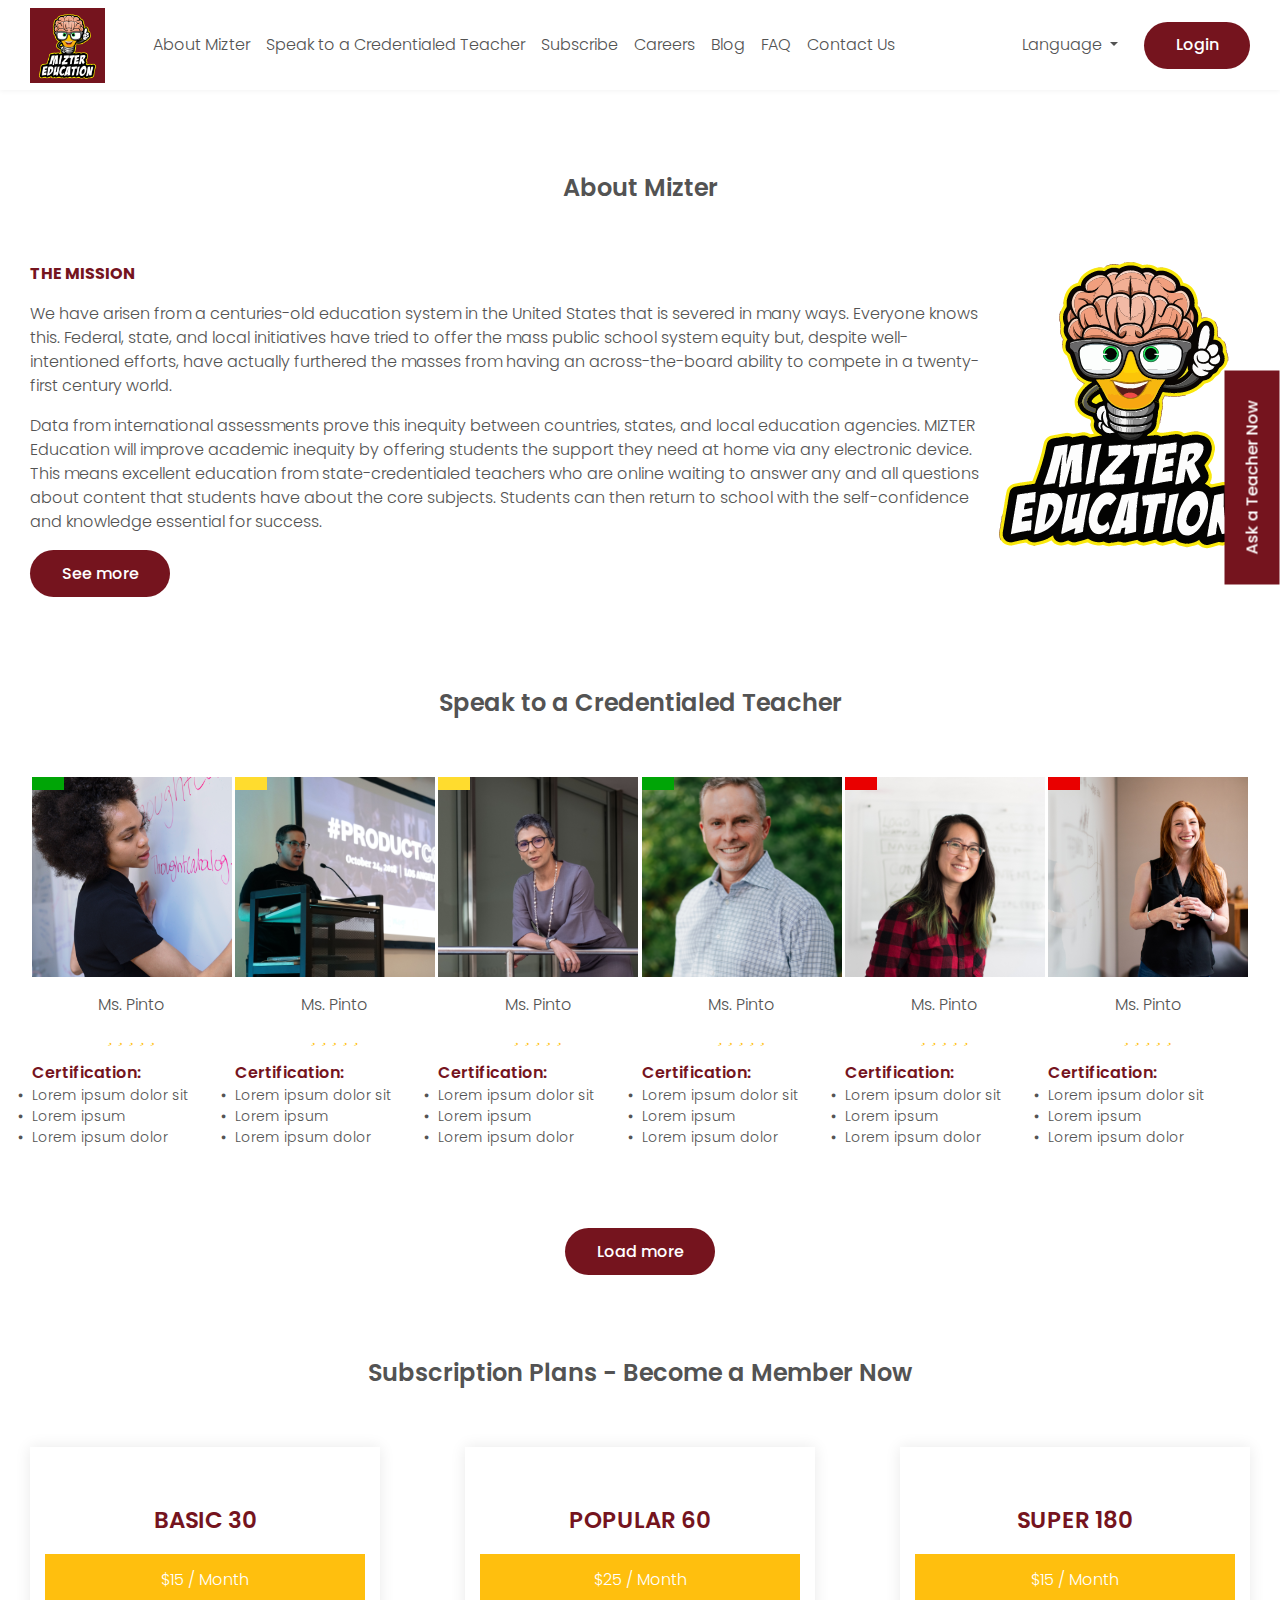
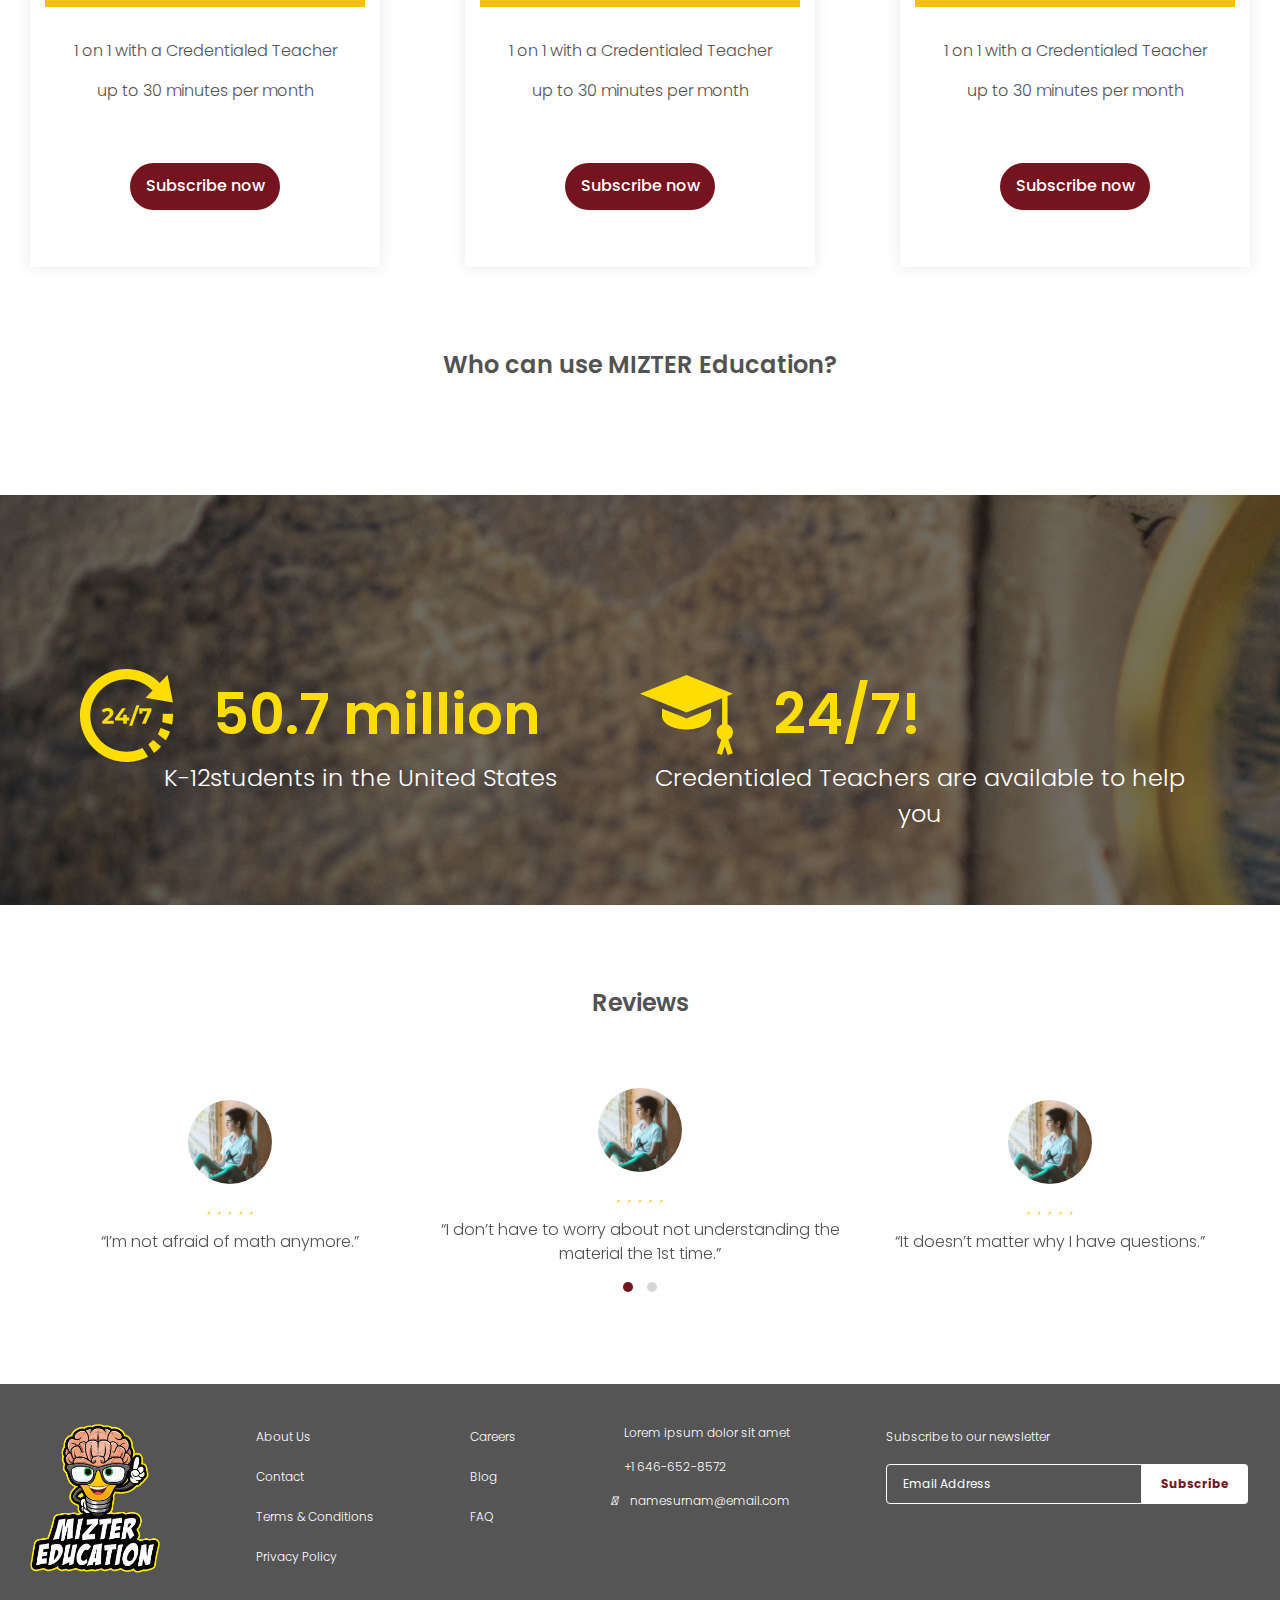
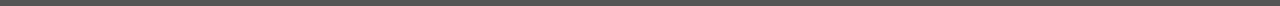
==== home.html @ 2c948850 "........" ====
<!DOCTYPE html>
<html lang="en">
<head>
    <meta charset="utf-8">
    <meta name="viewport" content="width=device-width, initial-scale=1, shrink-to-fit=no">
    <meta http-equiv="X-UA-Compatible" content="IE=edge">
    <meta name="description" content="">
    <meta name="author" content="">
    <title></title>
    <link rel="icon" href=""/>
    <link rel="stylesheet" href="libs/css/bootstrap.min.css">
    <link rel="stylesheet" href="libs/css/font-awesome.css">
    <link rel="stylesheet" href="https://pro.fontawesome.com/releases/v5.10.0/css/all.css" integrity="sha384-AYmEC3Yw5cVb3ZcuHtOA93w35dYTsvhLPVnYs9eStHfGJvOvKxVfELGroGkvsg+p" crossorigin="anonymous"/>
    <link rel="stylesheet" href="libs/css/owl.theme.default.min.css">
    <link rel="stylesheet" href="libs/css/owl.carousel.min.css">
    <link rel="stylesheet" href="css/font.css">
    <link rel="stylesheet" href="css/main.css">
</head>
<body>
    <nav class="navbar navbar-expand-lg navbar-light">
        <a class="navbar-brand" href="#">
            <img src="img/logo.png">
        </a>
        <button class="navbar-toggler" type="button" data-toggle="collapse" data-target="#navbarNav" aria-controls="navbarNav" aria-expanded="false" aria-label="Toggle navigation">
            <span class="navbar-toggler-icon"></span>
        </button>
        <div class="collapse navbar-collapse" id="navbarNav">
            <ul class="navbar-nav">
                <li class="nav-item active">
                    <a class="nav-link" href="#">About Mizter <span class="sr-only">(current)</span></a>
                </li>
                <li class="nav-item">
                    <a class="nav-link" href="#">Speak to a Credentialed Teacher</a>
                </li>
                <li class="nav-item">
                    <a class="nav-link" href="#">Subscribe</a>
                </li>
                <li class="nav-item">
                    <a class="nav-link" href="#">Careers</a>
                </li>
                <li class="nav-item">
                    <a class="nav-link" href="#">Blog</a>
                </li>
                <li class="nav-item">
                    <a class="nav-link" href="#">FAQ</a>
                </li>
                <li class="nav-item">
                    <a class="nav-link" href="#">Contact Us</a>
                </li>
            </ul>
            <div class="header-right">
                <div class="dropdown">
                    <p class="dropdown-toggle" type="button" id="dropdownMenuButton" data-toggle="dropdown" aria-haspopup="true" aria-expanded="false">
                        Language
                    </p>
                    <div class="dropdown-menu" aria-labelledby="dropdownMenuButton">
                        <a class="dropdown-item" href="#">France</a>
                        <a class="dropdown-item" href="#">Korea</a>
                        <a class="dropdown-item" href="#">China</a>
                    </div>
                </div>
                <a class="nav-login">Login</a>
            </div>
        </div>
    </nav>
    <section class="about-mister">
        <p class="about-mister-title">About Mizter</p>
        <div class="first-block">
            <div class="first-block-left">
                <p class="mission-title">THE MISSION</p>
                <p class="mission-text">
                    We have arisen from a centuries-old education system in the United States that is severed in many ways.
                    Everyone knows this. Federal, state, and local initiatives have tried to offer the mass public school system equity but,
                    despite well-intentioned efforts, have actually furthered the masses from having an across-the-board ability to compete in a twenty-first century world.
                </p>
                <p class="mission-text">
                    Data from international assessments prove this inequity between countries, states, and local education agencies.
                    MIZTER Education will improve academic inequity by offering students the support they need at home via any electronic device.
                    This means excellent education from state-credentialed teachers who are online waiting to answer any and all questions about content that students have about the core subjects.
                    Students can then return to school with the self-confidence and knowledge essential for success.
                </p>
                <a class="see-more-btn">See more</a>
            </div>
            <div class="first-block-right">
                <img src="img/item-1.png">
            </div>
        </div>
        <p class="about-mister-title">Speak to a Credentialed Teacher</p>
        <div class="second-block">
            <div class="second-item">
                <img class="second-item-img" src="img/item-2.png">
                <p class="name-title">Ms. Pinto</p>
                <div class="reviews">
                    <div class="stars st_5">
                        <i class="fas fa-star"></i>
                        <i class="fas fa-star"></i>
                        <i class="fas fa-star"></i>
                        <i class="fas fa-star"></i>
                        <i class="fas fa-star"></i>
                    </div>
                </div>
                <div class="second-text">
                    <p class="certification">Certification:</p>
                    <ul class="certification-list">
                        <li>Lorem ipsum dolor sit</li>
                        <li>Lorem ipsum</li>
                        <li>Lorem ipsum dolor</li>
                    </ul>
                </div>
                <div class="second-green"></div>
            </div>
            <div class="second-item">
                <img class="second-item-img" src="img/item-3.png">
                <p class="name-title">Ms. Pinto</p>
                <div class="reviews">
                    <div class="stars st_5">
                        <i class="fas fa-star"></i>
                        <i class="fas fa-star"></i>
                        <i class="fas fa-star"></i>
                        <i class="fas fa-star"></i>
                        <i class="fas fa-star"></i>
                    </div>
                </div>
                <div class="second-text">
                    <p class="certification">Certification:</p>
                    <ul class="certification-list">
                        <li>Lorem ipsum dolor sit</li>
                        <li>Lorem ipsum</li>
                        <li>Lorem ipsum dolor</li>
                    </ul>
                </div>
                <div class="second-yellow"></div>
            </div>
            <div class="second-item">
                <img class="second-item-img" src="img/item-4.png">
                <p class="name-title">Ms. Pinto</p>
                <div class="reviews">
                    <div class="stars st_5">
                        <i class="fas fa-star"></i>
                        <i class="fas fa-star"></i>
                        <i class="fas fa-star"></i>
                        <i class="fas fa-star"></i>
                        <i class="fas fa-star"></i>
                    </div>
                </div>
                <div class="second-text">
                    <p class="certification">Certification:</p>
                    <ul class="certification-list">
                        <li>Lorem ipsum dolor sit</li>
                        <li>Lorem ipsum</li>
                        <li>Lorem ipsum dolor</li>
                    </ul>
                </div>
                <div class="second-yellow"></div>
            </div>
            <div class="second-item">
                <img class="second-item-img" src="img/item-5.png">
                <p class="name-title">Ms. Pinto</p>
                <div class="reviews">
                    <div class="stars st_5">
                        <i class="fas fa-star"></i>
                        <i class="fas fa-star"></i>
                        <i class="fas fa-star"></i>
                        <i class="fas fa-star"></i>
                        <i class="fas fa-star"></i>
                    </div>
                </div>
                <div class="second-text">
                    <p class="certification">Certification:</p>
                    <ul class="certification-list">
                        <li>Lorem ipsum dolor sit</li>
                        <li>Lorem ipsum</li>
                        <li>Lorem ipsum dolor</li>
                    </ul>
                </div>
                <div class="second-green"></div>
            </div>
            <div class="second-item">
                <img class="second-item-img" src="img/item-6.png">
                <p class="name-title">Ms. Pinto</p>
                <div class="reviews">
                    <div class="stars st_5">
                        <i class="fas fa-star"></i>
                        <i class="fas fa-star"></i>
                        <i class="fas fa-star"></i>
                        <i class="fas fa-star"></i>
                        <i class="fas fa-star"></i>
                    </div>
                </div>
                <div class="second-text">
                    <p class="certification">Certification:</p>
                    <ul class="certification-list">
                        <li>Lorem ipsum dolor sit</li>
                        <li>Lorem ipsum</li>
                        <li>Lorem ipsum dolor</li>
                    </ul>
                </div>
                <div class="second-red"></div>
            </div>
            <div class="second-item">
                <img class="second-item-img" src="img/item-7.png">
                <p class="name-title">Ms. Pinto</p>
                <div class="reviews">
                    <div class="stars st_5">
                        <i class="fas fa-star"></i>
                        <i class="fas fa-star"></i>
                        <i class="fas fa-star"></i>
                        <i class="fas fa-star"></i>
                        <i class="fas fa-star"></i>
                    </div>
                </div>
                <div class="second-text">
                    <p class="certification">Certification:</p>
                    <ul class="certification-list">
                        <li>Lorem ipsum dolor sit</li>
                        <li>Lorem ipsum</li>
                        <li>Lorem ipsum dolor</li>
                    </ul>
                </div>
                <div class="second-red"></div>
            </div>
        </div>
        <a class="lead-more-btn">Load more</a>
        <p class="about-mister-title">Subscription Plans - Become a Member Now</p>
        <div class="third-block">
            <div class="third-block-item">
                <p class="third-text-1">BASIC 30</p>
                <a class="third-text-2">$15 / Month</a>
                <p class="third-text-3">1 on 1 with a Credentialed Teacher</p>
                <p class="third-text-3">up to 30 minutes per month</p>
                <a class="subscribe-btn">Subscribe now</a>
            </div>
            <div class="third-block-item">
                <p class="third-text-1">POPULAR 60</p>
                <a class="third-text-2">$25 / Month</a>
                <p class="third-text-3">1 on 1 with a Credentialed Teacher</p>
                <p class="third-text-3">up to 30 minutes per month</p>
                <a class="subscribe-btn">Subscribe now</a>
            </div>
            <div class="third-block-item">
                <p class="third-text-1">SUPER 180</p>
                <a class="third-text-2">$15 / Month</a>
                <p class="third-text-3">1 on 1 with a Credentialed Teacher</p>
                <p class="third-text-3">up to 30 minutes per month</p>
                <a class="subscribe-btn">Subscribe now</a>
            </div>
        </div>
        <p class="about-mister-title">Who can use MIZTER Education?</p>
    </section>
    <div class="fourth-block">
        <div class="fourth-block-item">
            <div class="million-text-block">
                <img src="img/item-10.png">
                <p class="million-text">50.7 million</p>
            </div>
            <p class="million-text-2">K-12students in the United States</p>
        </div>
        <div class="fourth-block-item">
            <div class="million-text-block">
                <img src="img/item-11.png">
                <p class="million-text">24/7!</p>
            </div>
            <p class="million-text-2">Credentialed Teachers are available to help you</p>
        </div>
    </div>
    <p class="about-mister-title">Reviews</p>
    <a class="ask-teacher">Ask a Teacher Now</a>
    <div class="carousel-content">
        <div class="owl-carousel owl-theme">
            <div class="item">
                <div class="home-item-img">
                    <img src="img/item-9.png">
                    <div class="reviews">
                        <div class="stars st_5">
                            <i class="fas fa-star"></i>
                            <i class="fas fa-star"></i>
                            <i class="fas fa-star"></i>
                            <i class="fas fa-star"></i>
                            <i class="fas fa-star"></i>
                        </div>
                    </div>
                    <p class="teacher-title">“I’m not afraid of math anymore.”</p>
                </div>
             </div>
            <div class="item">
                <div class="home-item-img">
                    <img src="img/item-9.png">
                    <div class="reviews">
                        <div class="stars st_5">
                            <i class="fas fa-star"></i>
                            <i class="fas fa-star"></i>
                            <i class="fas fa-star"></i>
                            <i class="fas fa-star"></i>
                            <i class="fas fa-star"></i>
                        </div>
                    </div>
                    <p class="teacher-title">“I don’t have to worry about not understanding the material the 1st time.”</p>
                </div>
            </div>
            <div class="item">
                <div class="home-item-img">
                    <img src="img/item-9.png">
                    <div class="reviews">
                        <div class="stars st_5">
                            <i class="fas fa-star"></i>
                            <i class="fas fa-star"></i>
                            <i class="fas fa-star"></i>
                            <i class="fas fa-star"></i>
                            <i class="fas fa-star"></i>
                        </div>
                    </div>
                    <p class="teacher-title">“It doesn’t matter why I have questions.”</p>
                </div>
            </div>
            <div class="item">
                <div class="home-item-img">
                    <img src="img/item-9.png">
                    <div class="reviews">
                        <div class="stars st_5">
                            <i class="fas fa-star"></i>
                            <i class="fas fa-star"></i>
                            <i class="fas fa-star"></i>
                            <i class="fas fa-star"></i>
                            <i class="fas fa-star"></i>
                        </div>
                    </div>
                    <p class="teacher-title">“I don’t have to worry about not understanding the material the 1st time.”</p>
                </div>
            </div>
            <div class="item">
                <div class="home-item-img">
                    <img src="img/item-9.png">
                    <div class="reviews">
                        <div class="stars st_5">
                            <i class="fas fa-star"></i>
                            <i class="fas fa-star"></i>
                            <i class="fas fa-star"></i>
                            <i class="fas fa-star"></i>
                            <i class="fas fa-star"></i>
                        </div>
                    </div>
                    <p class="teacher-title">“It doesn’t matter why I have questions.”</p>
                </div>
            </div>
        </div>
    </div>
    <footer>
        <div>
            <img class="footer-logo" src="img/item-1.png">
        </div>
        <div>
            <ul>
                <li><a>About Us</a></li>
                <li><a>Contact</a></li>
                <li><a>Terms & Conditions</a></li>
                <li><a>Privacy Policy</a></li>
            </ul>
        </div>
        <div>
            <ul>
                <li><a>Careers</a></li>
                <li><a>Blog</a></li>
                <li><a>FAQ</a></li>
            </ul>
        </div>
        <div class="money-item">
            <p class="money-text"><i class="fas fa-map-marker-alt"></i>Lorem ipsum dolor sit amet</p>
            <p class="money-text"><i class="fas fa-phone-alt"></i>+1 646-652-8572</p>
            <p class="money-text"><i class="fas fa-envelope"></i>namesurnam@email.com</p>
        </div>
        <div>
            <ul>
                <li><a>Subscribe to our newsletter</a></li>
            </ul>
            <div class="footer-subscribe">
                <input placeholder="Email Address">
                <a>Subscribe</a>
            </div>
        </div>
    </footer>

    <script src="libs/js/jquery-3.3.1.min.js"></script>
    <script src="libs/js/bootstrap.min.js"></script>
    <script src="libs/js/owl.carousel.min.js"></script>
    <script>
        $('.owl-carousel').owlCarousel({
            loop:true,
            margin:10,
            nav:true,
            responsive:{
                0:{
                    items:1
                },
                767:{
                    items:2
                },
                1200:{
                    items:3
                }
            }
        })
    </script>
</body>
</html>
---- css/font.css ----
@font-face {
    src: url("../fonts/Poppins-Bold.ttf");
    font-family: "Poppins-Bold";
}
@font-face {
    src: url("../fonts/Poppins-Light.ttf");
    font-family: "Poppins-Light";
}
@font-face {
    src: url("../fonts/Poppins-SemiBold.ttf");
    font-family: "Poppins-SemiBold";
}
@font-face {
    src: url("../fonts/Poppins-Medium.ttf");
    font-family: "Poppins-Medium";
}
@font-face {
    src: url("../fonts/Poppins-Regular.ttf");
    font-family: "Poppins-Regular";
}
---- css/main.css ----
html, body, p, h1, h2, h3, h4, ul {
  margin: 0;
  padding: 0;
}
input, button {
  outline: none;
  border: none;
  margin: 0;
  padding: 0;
}
button:hover {
  outline: none;
  cursor: pointer;
}
a, a:hover {
  text-decoration: none;
}
button:active, button:focus {
  outline: none !important;
}
li {
  padding: 0;
  list-style-type: none;
}
.navbar {
  box-shadow: 0px 0px 6px #00000012;
  padding: 8px 200px;
  height: 90px;
}
.navbar-brand {
  margin-right: 40px;
}
.nav-link {
  color: #535353 !important;
  font-family: "Poppins-Light";
  font-size: 16px;
  padding: 0;
}
.navbar-collapse {
  justify-content: space-between;
  display: flex;
}
.nav-login {
  display: flex;
  justify-content: center;
  align-items: center;
  width: 106px;
  height: 47px;
  background: #75141E;
  border-radius: 28px;
  margin-left: 26px;
  color: white !important;
  font-size: 16px;
  font-family: "Poppins-Medium";
  transition: 0.3s ease-in-out;
}
.nav-login:hover {
  cursor: pointer;
  background: #ca5561;
}
.header-right {
  display: flex;
  align-items: center;
}
.header-right {
  color: #535353 !important;
  font-family: "Poppins-Light";
  font-size: 16px;
}
.header-right .dropdown-toggle:hover {
  cursor: pointer;
}
.home-content {
  display: flex;
  background: url(../img/mask.png);
  width: 100%;
  height: 100vh;
  background-position: center;
  position: relative;
}
.modal-content img {
  width: 100%;
}
.skip-btn {
  width: 107px;
  height: 44px;
  display: flex;
  justify-content: center;
  align-items: center;
  border: 1px solid #707070;
  color: #75141E !important;
  font-size: 20px;
  font-family: "Poppins-SemiBold";
  background: white;
  position: absolute;
  right: 120px;
  bottom: 66px;
  transition: 0.3s ease-in-out;
  z-index: 999999;
}
.skip-btn:hover {
  cursor: pointer;
  background: wheat;
}
.modal-content {
  background: transparent;
  border: 0;
}
.about-mister {
  padding: 80px 200px 56px;
}
.about-mister-title {
  color: #535353;
  font-size: 24px;
  margin-bottom: 56px;
  text-align: center;
  font-family: "Poppins-SemiBold";
}
.first-block {
  display: flex;
  justify-content: space-between;
  margin-bottom: 88px;
}
.mission-title {
  color: #75141E;
  font-size: 16px;
  font-family: "Poppins-Bold";
  margin-bottom: 16px;
}
.mission-text {
  color: #535353;
  font-size: 16px;
  font-family: "Poppins-Light";
  margin-bottom: 16px;
}
.see-more-btn {
  display: flex;
  justify-content: center;
  align-items: center;
  width: 140px;
  height: 47px;
  background: #75141E;
  border-radius: 28px;
  color: white !important;
  font-size: 16px;
  margin-top: 8px;
  font-family: "Poppins-Medium";
  transition: 0.3s ease-in-out;
}
.see-more-btn:hover {
  cursor: pointer;
  background: #ca5561;
}
.first-block-right {
  margin-left: 20px;
}
.second-block {
  display: flex;
  justify-content: space-between;
  margin-bottom: 40px;
}
.second-item {
  width: 200px;
  text-align: center;
    position: relative;
}
.second-green {
    position: absolute;
    left: 0;
    top: 0;
    width: 32px;
    height: 13px;
    background: #00A506;
}
.second-yellow {
    position: absolute;
    left: 0;
    top: 0;
    width: 32px;
    height: 13px;
    background: #FFDC2E;
}
.second-red {
    position: absolute;
    left: 0;
    top: 0;
    width: 32px;
    height: 13px;
    background: #E90000;
}
.teacher-title {
    font-size: 16px;
    color: #535353;
    width: 430px;
    text-align: center;
    font-family: "Poppins-Light";
}
.second-item-img {
  margin-bottom: 16px;
  width: 100%;
}
.name-title {
  text-align: center;
  font-family: "Poppins-Light";
  color: #535353;
  font-size: 16px;
  margin-bottom: 5px;
}
.second-text {
    margin-top: 12px;
    text-align: left;
}
.certification {
    color: #75141E;
    font-size: 16px;
    font-family: "Poppins-SemiBold";
}
.certification-list li {
    font-family: "Poppins-Light";
    color: #535353;
    font-size: 14px;
}
.certification-list li::before {
    content: "\2022";
    color: #535353;
    font-weight: bold;
    display: inline-block;
    width: 1em;
    margin-left: -1em;
}
.lead-more-btn {
    display: flex;
    justify-content: center;
    align-items: center;
    width: 150px;
    height: 47px;
    background: #75141E;
    border-radius: 28px;
    color: white !important;
    font-size: 16px;
    font-family: "Poppins-Medium";
    transition: 0.3s ease-in-out;
    margin: 0 auto 80px;
}
.lead-more-btn:hover {
    cursor: pointer;
    background: #ca5561;
}
.third-block {
    display: flex;
    justify-content: space-between;
    margin-bottom: 80px;
}
.third-block-item {
    width: 430px;
    height: 420px;
    box-sizing: border-box;
    box-shadow: 0px 0px 15px #00000017;
    padding: 56px 32px;
}
.third-text-1 {
    color: #75141E;
    font-size: 32px;
    font-family: "Poppins-SemiBold";
    margin-bottom: 16px;
    text-transform: uppercase;
    text-align: center;
}
.third-text-2 {
    width: 368px;
    height: 53px;
    background: #FFBF0E;
    margin-bottom: 32px;
    padding: 15px;
    display: flex;
    justify-content: center;
    align-items: center;
    font-size: 16px;
    font-family: "Poppins-Light";
    color: white !important;
}
.third-text-3 {
    color: #535353;
    font-size: 16px;
    font-family: "Poppins-Light";
    margin-bottom: 16px;
    text-align: center;
}
.subscribe-btn {
    display: flex;
    justify-content: center;
    align-items: center;
    width: 150px;
    height: 47px;
    background: #75141E;
    border-radius: 28px;
    color: white !important;
    font-size: 16px;
    font-family: "Poppins-Medium";
    transition: 0.3s ease-in-out;
    margin: 60px auto 0;
}
.subscribe-btn:hover {
    cursor: pointer;
    background: #ca5561;
}
.fourth-block  {
    background: url("../img/home-back.png");
    height: 410px;
    display: flex;
    justify-content: center;
    align-items: center;
    margin-bottom: 80px;
}
.fourth-block-item {
    width: 600px;
    height: 100px;
}
.million-text-block {
    display: flex;
    align-items: center;
}
.fourth-block-item img {
    margin-right: 40px;
}
.million-text {
    color: #FFDD00;
    font-size: 56px;
    font-family: "Poppins-SemiBold";
}
.million-text-2 {
    color: #FFFFFF;
    font-family: "Poppins-Light";
    font-size: 24px;
}
.million-text-block {
    height: 90px;
    margin-top: 20px;
}
.ask-teacher {
    display: flex;
    justify-content: center;
    align-items: center;
    width: 214px;
    height: 55px;
    background: #75141E;
    color: white !important;
    font-size: 16px;
    font-family: "Poppins-Medium";
    transition: 0.3s ease-in-out;
    margin: 0 auto 80px;
    right: -79px;
    top: 50%;
    position: fixed;
    transform: rotate(270deg);
    z-index: 1;
}
.ask-teacher:hover {
    cursor: pointer;
    background: #ca5561;
}
.carousel-content {
    padding: 0 290px;
    margin-bottom: 80px;
}
.carousel-content .item {
    text-align: center;
    display: flex;
    justify-content: center;
    height: 200px;
}

.carousel-content .item .reviews{
    margin-top: 0;
    margin-bottom: 12px;
}


.home-item-img > img {
    margin-bottom: 10px;
    width: 84px !important;
    height: auto;;
    display: flex;
    justify-content: center;
    align-items: center;
}
.home-item-img {
    display: flex;
    align-items: center;
    flex-direction: column;
    justify-content: center;
}
.owl-nav {
    display: none;
}
.owl-theme .owl-dots .owl-dot.active span {
    background: #75141E;
}
.teachers-block {
    display: flex;
}
.teachers-left {
    width: 200px;
    margin-right: 30px;
}
.teachers-block .second-item {
    margin-bottom: 32px;
    margin-right: 20px;
}
.teachers-block .second-block {
    flex-wrap: wrap;
    justify-content: flex-start;
}
.teacher-category li {
     border-bottom: 0.5px solid #E5E5E5;
     color: #535353;
     font-size: 16px;
     font-family: "Poppins-Light";
     display: flex;
     justify-content: space-between;
     align-items: center;
     transition: 0.3s ease-in-out;
 }
.teacher-category a {
    border-bottom: 0.5px solid #E5E5E5;
    color: #535353;
    width: 100%;
    font-size: 16px;
    font-family: "Poppins-Light";
    height: 55px;
    padding: 16px 8px;
    display: flex;
    justify-content: space-between;
    align-items: center;
    transition: 0.3s ease-in-out;
}
.teacher-list-item ul {
    width: 100%;
    display: none;
}
.teachers-right {
    width: calc( 100% - 240px);
}
.teacher-category a i {
    font-size: 13px;
}
.teacher-category a.active,
.teacher-category a:hover,
.teacher-category a:focus{
    background: #75141E;
    color: white !important;
    cursor: pointer;
}
.thirdList a.active,
.thirdList a:hover,
.thirdList a:focus {
    background: #FFBF0E;
    color: white !important;
    cursor: pointer;
}
.teacher-list-item {
    display: flex;
    flex-direction: column;
}
.rotateClass {
    transform: rotate(270deg);
}
.openSublist {
    display: block !important;
}
.closeSublist li {
    border-bottom: 0.5px solid #E5E5E5;
    color: #535353;
    width: 100%;
    font-size: 16px;
    font-family: "Poppins-Light";
    padding: 16px 8px;
    display: flex;
    justify-content: space-between;
    align-items: center;
    transition: 0.3s ease-in-out;
}
.closeThirdList li:hover {
    background: #E6E6E6;
    cursor: pointer;
}
.thirdList {
    padding: 0 !important;
    display: flex;
    flex-direction: column;
}
.thirdList a:hover {
    background: #75141E;
}
.thirdSubList:hover,
.thirdSubList:focus,
.thirdSubList.active {
    background: #FFBF0E !important;
    color: #535353 !important;
}
.openThirdList {
    display: block !important;
}
.login-title {
    margin-top: 80px;
    color: #535353;
    font-size: 24px;
    font-family: "Poppins-SemiBold";
    margin-bottom: 56px;
    text-align: center;
}
.login-btns {
    display: flex;
    justify-content: center;
    margin-bottom: 80px;
}
.login-teacher {
    width: 332px;
    height: 51px;
    background: #75141E 0% 0% no-repeat padding-box;
    box-shadow: 0px 0px 6px #00000029;
    border-radius: 28px 0px 0px 28px;
    display: flex;
    justify-content: center;
    align-items: center;
    color: #FFFFFF !important;
    font-size: 16px;
    font-family: "Poppins-Light";
}
.login-teacher-white {
    width: 332px;
    height: 51px;
    background: #FFFFFF 0% 0% no-repeat padding-box;
    box-shadow: 0px 0px 6px #00000029;
    border-radius: 28px 0px 0px 28px;
    display: flex;
    justify-content: center;
    align-items: center;
    color: #535353 !important;
    font-size: 16px;
    font-family: "Poppins-Light";
}
.login-member {
    width: 332px;
    height: 51px;
    background: #FFFFFF 0% 0% no-repeat padding-box;
    box-shadow: 0px 0px 6px #00000029;
    border-radius: 0 28px 28px 0;
    display: flex;
    justify-content: center;
    align-items: center;
    color: #535353 !important;
    font-size: 16px;
    font-family: "Poppins-Light";
    transition: 0.3s ease-in-out;
}
.login-member:hover,
.login-member.active {
    background: #75141E 0% 0% no-repeat padding-box;
    color: white !important;
    cursor: pointer;
}
.login-block {
    width: 664px;
    height: 61px;
    background: #FFFFFF 0% 0% no-repeat padding-box;
    box-shadow: 0px 0px 4px #0000001F;
    border-radius: 31px;
    padding-left: 25px;
    color: #E6E6E6;
    margin-bottom: 32px;
    display: flex;
    align-items: center;
}
.login-content {
    margin: 0 auto;
    width: 664px;
    margin-bottom: 200px;
}
.login-block input {
    margin-left: 20px;
    color: #C5C5C5;
    font-family: "Poppins-Light";
    font-size: 18px;
}
.login-block i {
    font-size: 20px;
}
.login-block input::placeholder {
    color: #C5C5C5;
    font-family: "Poppins-Light";
}
.login-check {
    color: #545454 !important;
    font-family: "Poppins-Light";
    font-size: 18px;
    margin-left: 10px;
    margin-bottom: 16px;
}
.login-check label {
    color: #545454 !important;
    font-family: "Poppins-Light";
    font-size: 18px;
}
.forgot-password {
    color: #FFBF0E !important;
    font-family: "Poppins-Light";
    font-size: 18px;
    margin-bottom: 24px;
    margin-left: 10px;
}
.login-btn {
    width: 316px;
    height: 61px;
    margin: 24px auto 0;
    background: #75141E 0% 0% no-repeat padding-box;
    box-shadow: 0px 0px 6px #00000029;
    border-radius: 28px;
    display: flex;
    justify-content: center;
    align-items: center;
    color: #fff !important;
    font-size: 18px;
    font-family: "Poppins-Light";
}
.block-teacher {
    position: relative;
    margin-right: 32px;
}
.teacher-item {
    display: flex;
    justify-content: space-between;
}
.teacher-item-left {
    display: flex;
}
.teacher-item-right {
    display: flex;
    height: 39px;
    align-items: center;
}
.text-1 {
    color: #535353;
    font-size: 24px;
    font-family: "Poppins-Bold";
    margin-bottom: 4px;
}
.text-2 {
    font-size: 14px;
    color: #535353;
    font-family: "Poppins-Light";
    margin-bottom: 12px;
}
.text-3 {
    font-size: 14px;
    color: #535353;
    font-family: "Poppins-Light";
    margin-top: 8px;
    margin-bottom: 23px;
}
.text-6 {
    display: flex;
}
.text-4 {
    width: 174px;
    height: 47px;
    background: #75141E 0% 0% no-repeat padding-box;
    box-shadow: 0px 0px 6px #00000029;
    border-radius: 28px;
    display: flex;
    justify-content: center;
    align-items: center;
    color: #FFFFFF !important;
    font-size: 16px;
    font-family: "Poppins-Light";
    margin-right: 32px;
}
.text-4:hover,
.text-5:hover {
    cursor: pointer;
}
.text-5 {
    width: 174px;
    height: 47px;
    background: #fff 0% 0% no-repeat padding-box;
    box-shadow: 0px 0px 6px #00000029;
    border-radius: 28px;
    display: flex;
    border: 1px solid #75141E;
    justify-content: center;
    align-items: center;
    color: #535353 !important;
    font-size: 16px;
    font-family: "Poppins-Light";
    margin-right: 32px;
}
.text-7 {
    box-shadow: 0px 0px 6px #00000029;
    display: flex;
    justify-content: center;
    align-items: center;
    color: #fff !important;
    font-size: 16px;
    font-family: "Poppins-Light";
    width: 129px;
    height: 39px;
    background: #FFBF0E 0% 0% no-repeat padding-box;
    margin-left: 8px;
}
.text-8 {
    font-size: 14px;
    color: #535353;
    font-family: "Poppins-Light";
}
.money-block {
    display: flex;
    margin-top: 25px;
    margin-bottom: 20px;
}
.money-text {
    font-size: 16px;
    color: #535353;
    font-family: "Poppins-Light";
    margin-bottom: 16px;
}
.money-text i {
    margin-right: 13px;
}
.money-present {
    color: #75141E;
    font-size: 16px;
    font-family: "Poppins-Regular";
    margin-bottom: 16px;
}
.money-amount {
    color: #75141E;
    font-size: 40px;
    font-family: "Poppins-Bold";
}
.details {
    display: flex;
}
.details-table {
    margin-left: 140px;
    width: calc(100% - 280px);
    border: 0.5px solid #C6C6C6;
    color: #535353;
    font-size: 14px;
    font-family: "Poppins-Regular";
}
.details-table th {
    font-weight: unset !important;
    border-right: 1px solid #dee2e6;
}
.details-table tr {
    border-bottom: 0.5px solid #C6C6C6;
    font-weight: unset !important;
}
.details-table td {
    border-right: 0.5px solid #C6C6C6;
    padding: 24px;
}
.money-item-right {
    margin-left: 50px;
    display: flex;
    justify-content: space-between;
    width: calc(100% - 300px);
}
.details-table ul li::before {
    content: "\2022";
    color: #535353;
    font-weight: bold;
    display: inline-block;
    width: 1em;
    margin-left: -1em;
}
.table-money-text {
    color: #535353;
    font-size: 16px;
    font-family: "Poppins-Bold";
}
.table-text {
    color: #75141E;
    font-size: 20px;
    font-family: "Poppins-Bold";
}
footer {
    width: 100%;
    padding: 40px 200px;
    height: 222px;
    background: #555555 0% 0% no-repeat padding-box;
    display: flex;
    justify-content: space-between;
}
.footer-logo {
    width: 130px;
}
footer ul li a {
    color: #FFFFFF !important;
    font-size: 12px;
    font-family: "Poppins-Light";
}
footer ul li {
    margin-bottom: 16px;
}
footer .money-text {
    color: white !important;
    font-size: 12px;
    font-family: "Poppins-Light";
}
.footer-subscribe {
    width: 364px;
    display: flex;
    height: 40px;
}
.footer-subscribe input {
    width: 256px;
    height: 40px;
    border: 1px solid #FFFFFF;
    padding: 11px 16px;
    border-radius: 4px 0px 0px 4px;
    color: white !important;
    font-size: 12px;
    font-family: "Poppins-Regular";
    background: transparent;
}
.footer-subscribe input::placeholder {
    color: white !important;
}
.footer-subscribe a {
    width: 106px;
    display: flex;
    justify-content: center;
    align-items: center;
    color: #75141E !important;
    font-size: 12px;
    font-family: "Poppins-Bold";
    height: 40px;
    background: #FFFFFF 0% 0% no-repeat padding-box;
    border-radius: 0px 4px 4px 0px;
}

.inner-wrap {
    position: relative;
    max-width: 1362px;
    width: calc( 100% - 32px);
    margin: 0 auto;
}


.reviews {
    font-weight: normal;
    text-transform: capitalize;
    font-size: 12px;
    color: #9A9A9A;
    margin-top: 8px;
  }
  
  .reviews .stars {
    display: inline-block;
    letter-spacing: 1px;
  }
  
  .stars.st_0 i {
    color: #DEDEDE;
  }
  
  .stars.st_1 i {
    color: #DEDEDE;
  }
  
  .stars.st_1 i:nth-child(1) {
    color: #FFBF0E;
  }
  
  .stars.st_2 i {
    color: #DEDEDE;
  }
  
  .stars.st_2 i:nth-child(1), .stars.st_2 i:nth-child(2) {
    color: #FFBF0E;
  }
  
  .stars.st_3 i {
    color: #DEDEDE;
  }
  
  .stars.st_3 i:nth-child(1), .stars.st_3 i:nth-child(2), .stars.st_3 i:nth-child(3) {
    color: #FFBF0E;
  }
  
  .stars.st_4 i {
    color: #DEDEDE;
  }
  
  .stars.st_4 i:nth-child(1), .stars.st_4 i:nth-child(2), .stars.st_4 i:nth-child(3), .stars.st_4 i:nth-child(4) {
    color: #FFBF0E;
  }
  
  .stars.st_5 i {
    color: #FFBF0E;
  }
  
  .stars i {
    font-size: 16px;
  }
  
 

  .inner-page{
    margin: 100px 0;
  }

  .inner-page .left{
      padding-right: 32px;
    flex: 1;
  }

  .inner-page .left .money-item-right{
    margin-top: 40px;
    margin-left: 0;
    width: 100%;
  }

  .inner-page .left .details-table{
      width: 100%;
      margin-top: 26px;
      margin-left: 0;
  }


    .inner-page .left .img{
        flex: 0 0 316px;
        height: 316px;
        margin-right: 32px;
        background-size: cover;
        background-position: center;
        background-repeat: no-repeat;
    }

    .inner-page .left .price {
        
    }

    .inner-page .left .price span{
        color: #75141E;
        font-weight: bold;
        font-size: 40px;
    }

    .inner-page .left .price .btn{
        margin-left: 24px;
        background: #75141E;
        color: #FFFFFF;
        padding: 12px 26px;
        font-size: 16px;
        border-radius: 28px;
    }

    .inner-page .left .contact{
        margin-top: 22px;
    }

    .inner-page .left .contact p{
        color: #535353;
        margin-bottom: 10px;
        font-size: 16px;
    }

    .inner-page .left .contact i{
        width: 20px;
        color: #535353;
        font-size: 16px;
        margin-right: 8px;
    }

    .inner-page .left .info >.btn{
        border: 1px solid #75141E;
        background: transparent;
        border-radius: 28px;
        margin-top: 8px;
        color: #535353;
        font-size: 16px;
        padding: 12px 38px;
        font-weight: 600;
    }

  .inner-page .right{
    flex: 0.5;
  }

  .inner-page .right >h1{
    color: #535353;
    font-size: 32px;
  }
  .inner-page .right .second-block{
      margin-top: 26px;
    flex-wrap: wrap;
  }

  .inner-page .right .second-item{
    margin-bottom: 32px;
  }

  .teachers-block .second-item .stars i,
  .second-block .second-item .stars i,
  .inner-page .right .second-item .stars i{
    font-size: 16px;
  }



















@media (max-width: 1600px) {
    footer {
        padding: 40px 120px;
    }
    .third-block-item {
        width: 350px;
        padding: 56px 15px;
    }
    .third-text-2 {
        width: 100%;
    }
    .third-text-1 {
        font-size: 23px;
    }
  .navbar {
    padding: 8px 120px;
  }
  .about-mister {
    padding: 80px 120px 56px;
  }
    .carousel-content {
        padding: 0 120px;
    }
    .teacher-title {
        width: 100%;
    }
}
@media (max-width: 1400px) {
    footer {
        padding: 40px 30px;
    }
    .carousel-content {
         padding: 0 30px;
    }
    .fourth-block {
        padding: 0 80px;
    }
    .fourth-block-item {
        width: 50%;
        text-align: center;
    }
    .second-block {
        display: flex;
        justify-content: space-around;
        margin-bottom: 40px;
        flex-wrap: wrap;
    }
    .second-item {
        margin-bottom: 40px;
    }
  .navbar {
    padding: 8px 30px;
  }
  .about-mister {
    padding: 80px 30px 56px;
  }
}
@media (max-width: 1200px) {
    .footer-logo {
        width: 80px;
    }
    .million-text {
        font-size: 35px;
    }
    .fourth-block-item img {
        margin-right: 14px;
    }
    .million-text-2 {
        font-size: 17px;
    }
    .third-block {
        flex-wrap: wrap;
        justify-content: space-around;
    }
    .third-block-item {
        margin-bottom: 30px;
    }
    .third-text-2 {
        height: 42px;
        margin: 0 auto 40px;
        width: 80%;
    }
  .nav-link {
    font-size: 13px;
  }
  .header-right {
    font-size: 14px;
  }
  .nav-login {
    font-size: 14px;
    margin-left: 10px;
  }
  .navbar-brand {
    margin-right: 10px;
  }
}
@media (max-width: 991px) {
    footer {
        flex-wrap: wrap;
        justify-content: center;
        height: auto;
    }
    footer >  div {
        width: 200px;
    }
    .footer-subscribe {
        width: 300px;
    }
    .teacher-item {
        flex-direction: column;
        align-items: center;
    }
    .teacher-item-left {
        display: flex;
        flex-direction: column;
        justify-content: center;
        align-items: center;
        text-align: center;
    }
    .text-5 {
        margin-right: 0;
    }
    .money-item-right {
        flex-direction: column;
        text-align: center;
        align-items: center;
        margin-left: 0;
    }
    .money-present {
        margin-top: 20px;
    }
    .block-teacher {
        margin-right: 0;
    }
    .details {
        display: flex;
        flex-direction: column;
        align-items: center;
    }
    .details-table {
        margin-left: 0;
        margin-top: 20px;
        width: 100%;
    }
    .money-block {
        flex-direction: column;
        align-items: center;
    }
    .text-6 {
        margin-bottom: 20px;
    }
    .login-block {
        width: 100%;
    }
    .login-teacher {
        width: 50%;
    }
    .login-content {
        display: flex;
        flex-direction: column;
        align-items: center;
        width: 80%;
    }
    .login-title {
        width: 100%;
    }
    .login-btns {
        width: 100%;
    }
    .login-member {
        width: 50%;
    }
    .fourth-block {
        flex-direction: column;
        align-items: center;
    }
    .million-text-block {
        flex-direction: column;
    }
    .fourth-block-item {
        height: auto;
    }
    .million-text-block {
        height: auto;
        margin-top: 20px;
    }
    .fourth-block-item img {
        margin-right: 0;
        margin-top: 23px;
    }
    .fourth-block {
        height: auto;
        padding: 65px 0;
    }
  .first-block {
    flex-direction: column-reverse;
    align-items: center;
    text-align: center;
  }
  .first-block-right {
    margin-left: 0;
  }
  .see-more-btn {
    margin: 20px auto;
  }
  .navbar {
    height: auto;
  }
  .navbar-collapse {
    flex-direction: column;
  }
  .navbar-nav {
    text-align: center;
  }
  .nav-link {
    font-size: 16px;
    margin-bottom: 5px;
  }
  .header-right {
    font-size: 16px;
  }
  .header-right {
    flex-direction: column;
  }
  .nav-login {
    font-size: 14px;
    margin-left: 0;
    margin-top: 10px;
  }
}
@media (max-width: 767px) {
    .details {
        overflow-x: auto;
        max-width: 700px;
    }
    .login-block {
        height: 50px;
    }
    .login-btns {
        width: 100%;
        display: flex;
        flex-direction: column;
        align-items: center;
    }
    .login-teacher,
    .login-member {
        width: 100%;
        border-radius: 28px;
        margin-bottom: 20px;
    }
    .login-block input {
        font-size: 14px;
    }
    .login-check label {
        font-size: 15px;
    }
    .login-check {
        margin-bottom: 0;
    }
    .forgot-password {
        font-size: 15px;
        margin-bottom: 0;
    }
    .login-btn {
        height: 50px;
    }
    .teachers-block .second-block {
        justify-content: space-around;
        text-align: center;
    }
  .first-block-right img {
    width: 200px;
  }
  .mission-text {
    font-size: 14px;
  }
}
@media (max-width: 480px) {
    footer > div {
        width: 100%;
    }
    .footer-subscribe {
        width: 300px;
        margin: 0 auto;
    }
    footer {
        align-items: center;
    }

    footer > div {
        text-align: center;
        width: 100%;
    }
    .text-6 {
        margin-bottom: 20px;
        flex-direction: column;
    }
    .money-item-right {
        width: 100%;
    }
    .table-money-text {
        font-size: 12px;
    }
    .table-text {
        font-size: 14px;
    }
    .details-table {
        font-size: 11px;
    }
    .money-present {
        font-size: 12px;
        margin-bottom: 16px;
    }
    .money-amount {
        font-size: 25px;
    }
    .text-4 {
        margin-right: 0;
        margin-bottom: 20px;
    }
    .money-text {
        font-size: 13px;
        margin-bottom: 8px;
    }
    .money-block {
        text-align: center;
        margin-top: 35px;
    }
    .teacher-item-right {
        flex-direction: column;
    }
    .text-7 {
        margin-right: 0;
        margin-top: 10px;
    }
    .login-title {
       font-size: 18px;
    }
    .login-btn {
        width: 100%;
    }
    .login-btns {
        margin-bottom: 30px;
    }
    .teachers-block .second-item {
        margin-right: 0;
    }
    .teachers-block {
        display: flex;
        align-items: center;
        flex-direction: column;
    }
    .teachers-left {
        width: 200px;
        margin-right: 0;
        margin-bottom: 20px;
    }
    .fourth-block-item {
        width: 90%;
    }
    .million-text {
        font-size: 23px;
    }
    .fourth-block-item img {
        width: 63px;
        margin-bottom: 17px;
    }
    .million-text-2 {
        font-size: 13px;
    }
    .lead-more-btn {
        margin: 0 auto 40px;
    }
    .third-text-3 {
        font-size: 13px;
    }
    .subscribe-btn {
        font-size: 13px;
        margin: 30px auto 0;
    }
    .third-block-item {
        width: 100%;
        padding: 40px 15px 20px;
        height: 355px;
    }
    .second-text {
        text-align: center;
    }
    .about-mister-title {
        font-size: 21px;
        margin-bottom: 50px;
    }
  .skip-btn {
    right: 0;
    margin: auto;
    left: 0;
  }
  .navbar-nav {
    margin-top: 20px;
  }
}
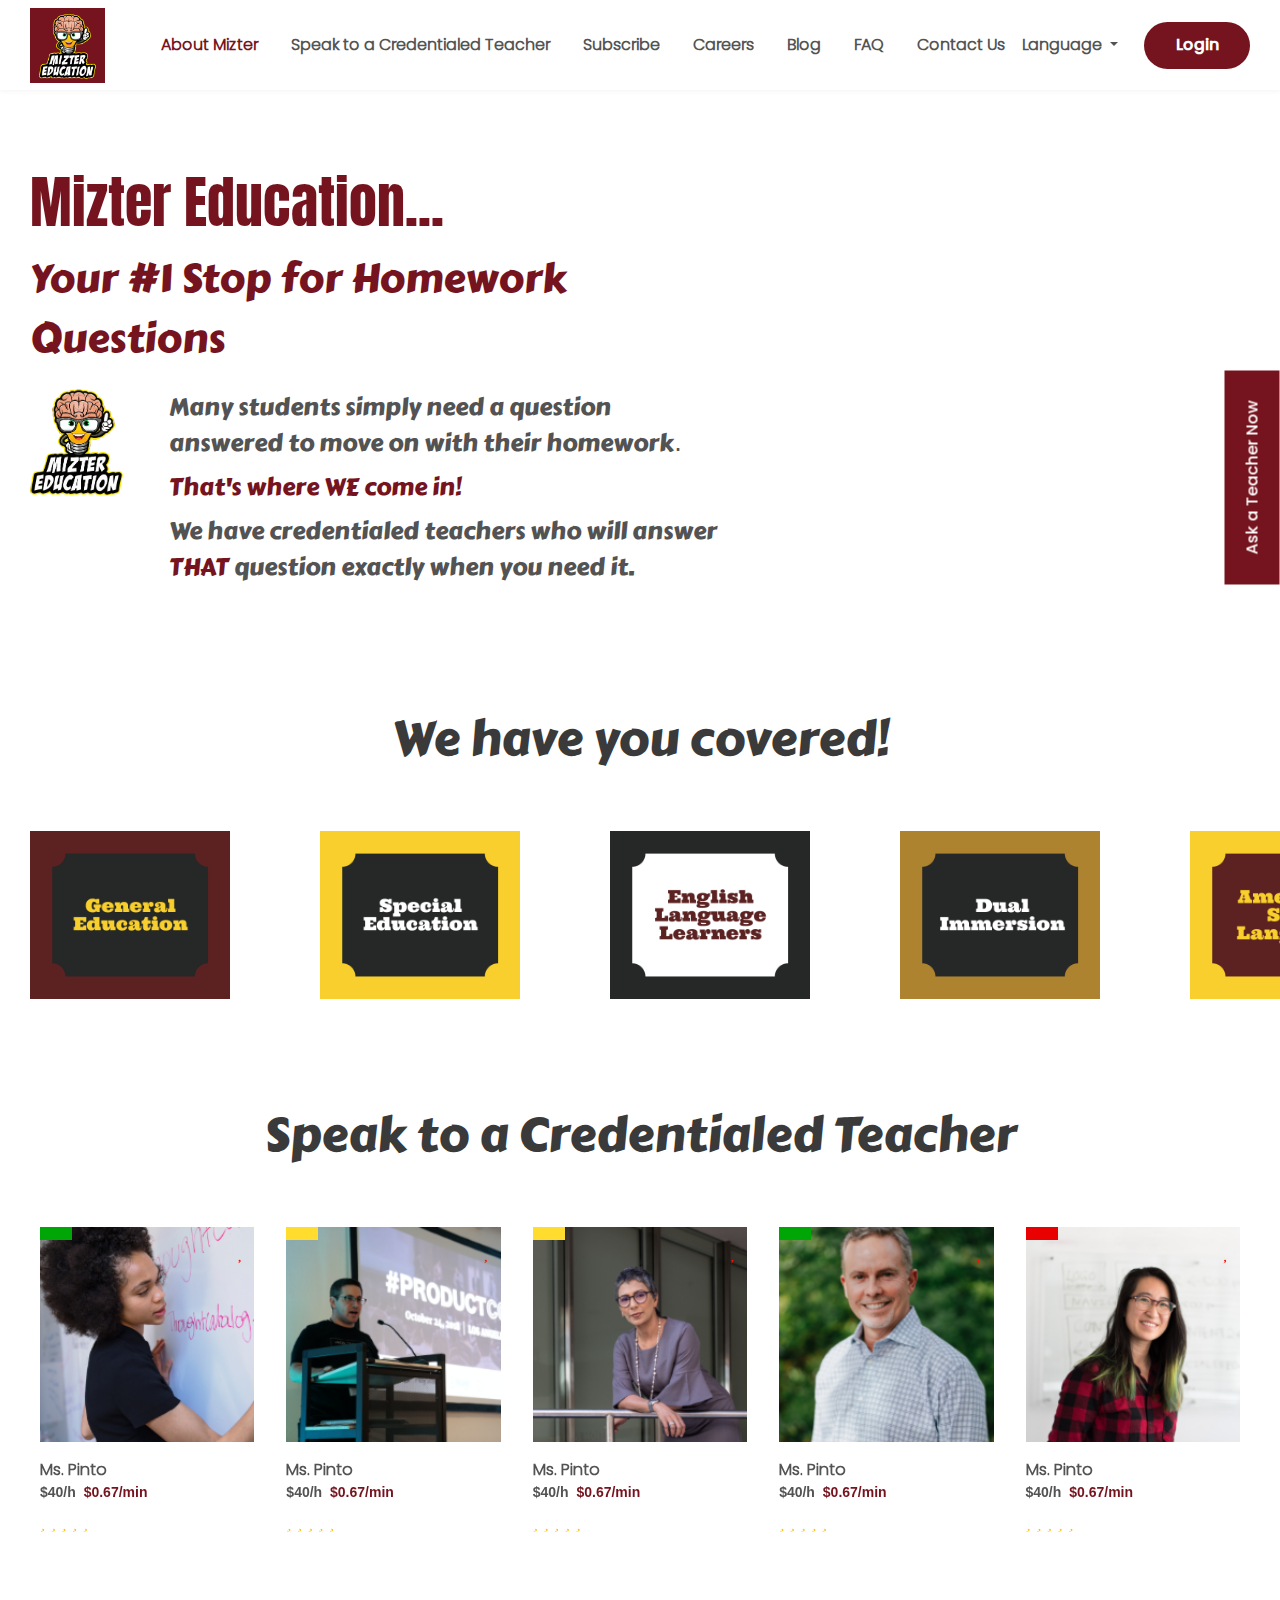
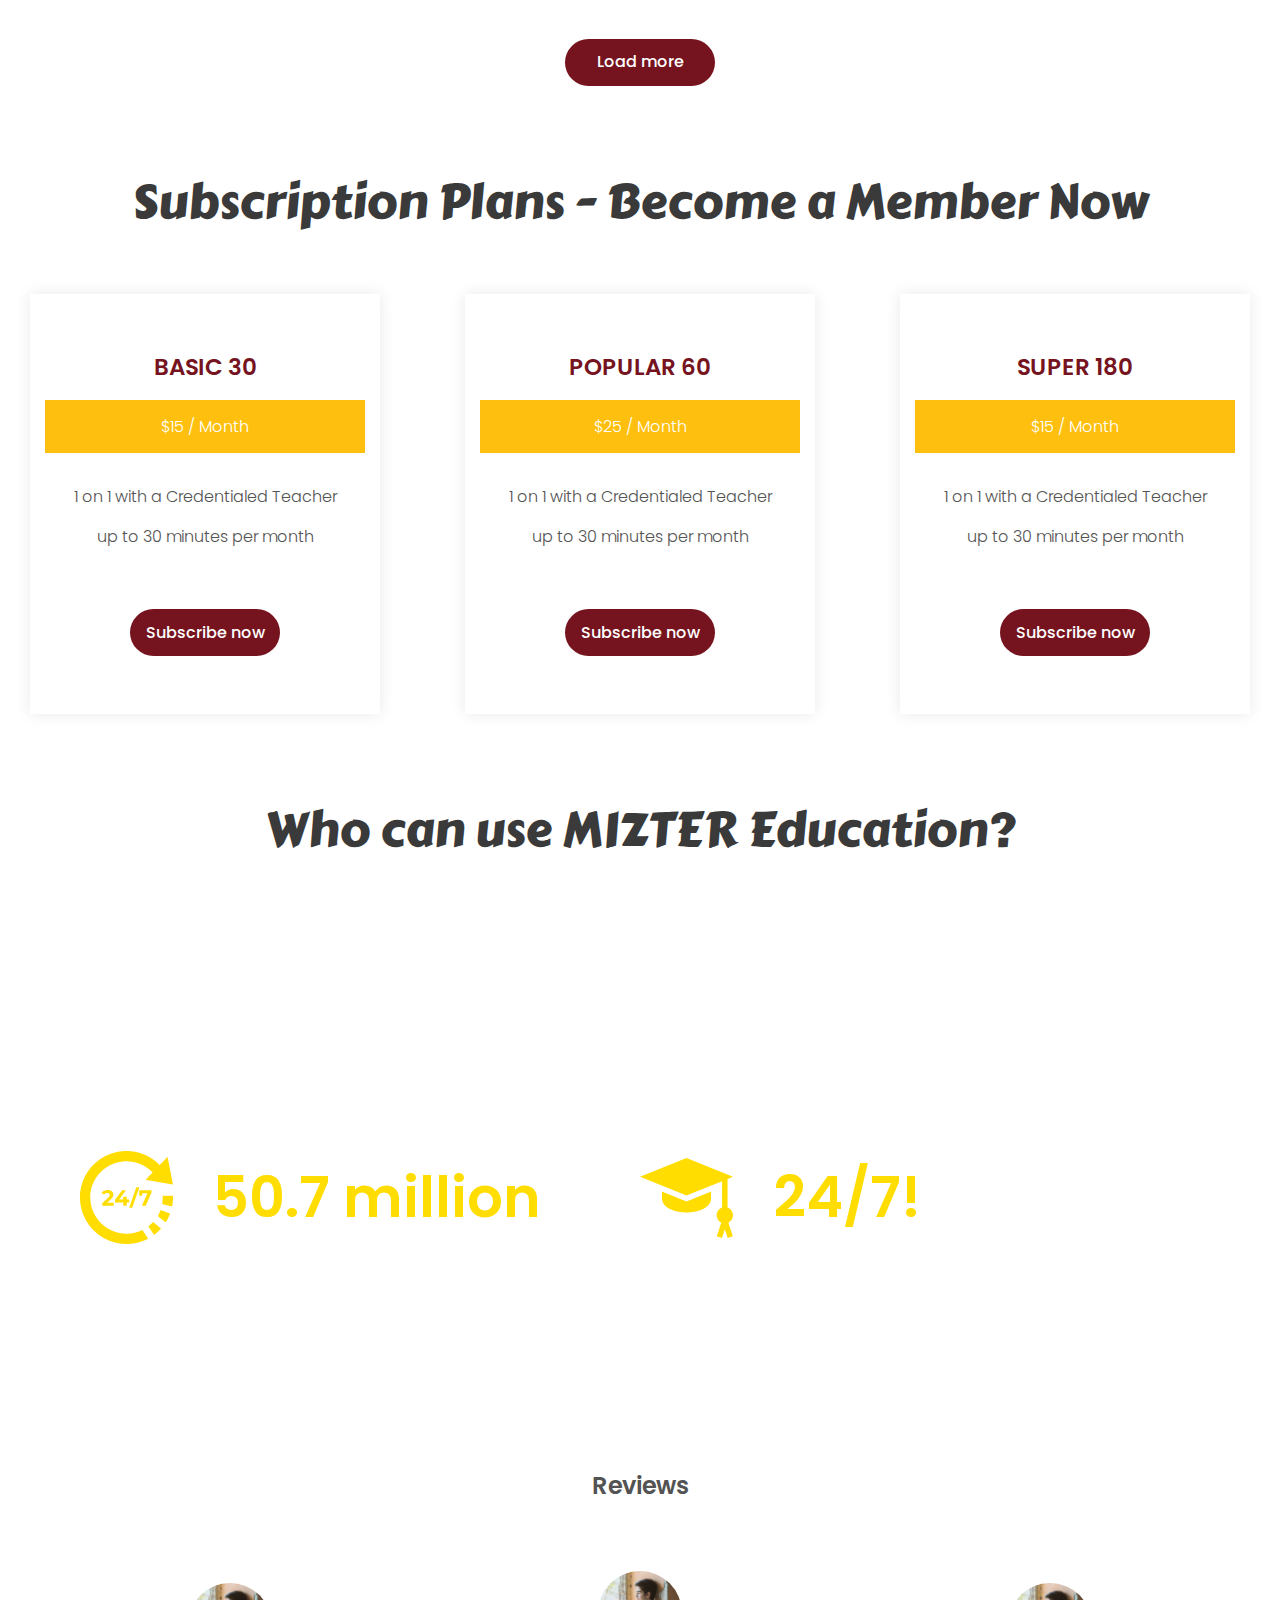
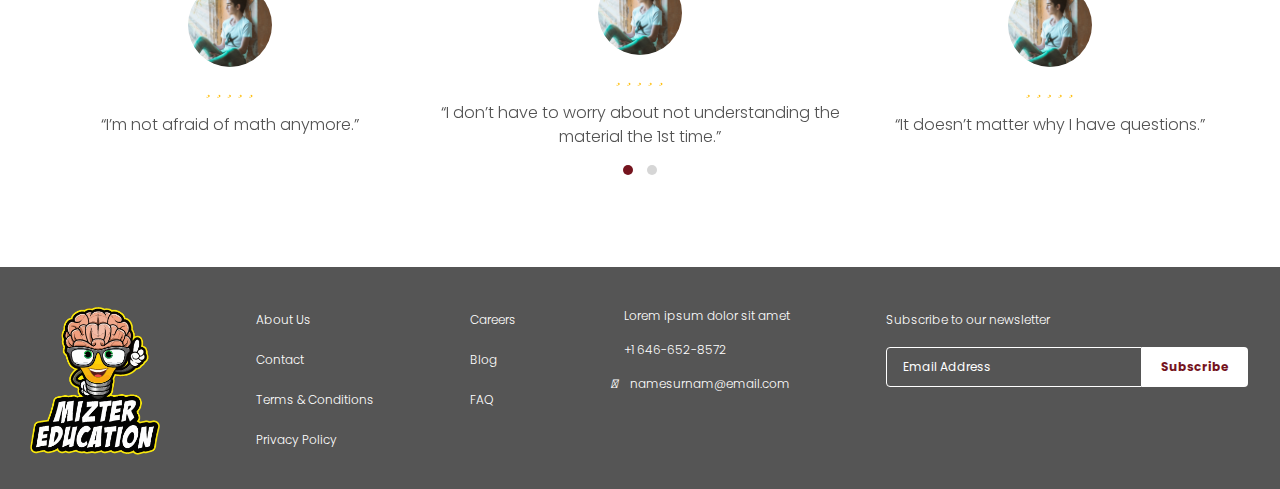
==== commit cbffc7e8: "..........." ====
--- a/home.html
+++ b/home.html
@@ -13,8 +13,9 @@
     <link rel="stylesheet" href="https://pro.fontawesome.com/releases/v5.10.0/css/all.css" integrity="sha384-AYmEC3Yw5cVb3ZcuHtOA93w35dYTsvhLPVnYs9eStHfGJvOvKxVfELGroGkvsg+p" crossorigin="anonymous"/>
     <link rel="stylesheet" href="libs/css/owl.theme.default.min.css">
     <link rel="stylesheet" href="libs/css/owl.carousel.min.css">
-    <link rel="stylesheet" href="css/font.css">
-    <link rel="stylesheet" href="css/main.css">
+    <link rel="stylesheet" href="css/css/font.css">
+    <link rel="stylesheet" href="css/sass/main.css">
+    <link rel="stylesheet" href="css/sass/responsive.css">
 </head>
 <body>
     <nav class="navbar navbar-expand-lg navbar-light">
@@ -63,160 +64,159 @@
             </div>
         </div>
     </nav>
+
+
+
+
     <section class="about-mister">
-        <p class="about-mister-title">About Mizter</p>
         <div class="first-block">
             <div class="first-block-left">
-                <p class="mission-title">THE MISSION</p>
-                <p class="mission-text">
-                    We have arisen from a centuries-old education system in the United States that is severed in many ways.
-                    Everyone knows this. Federal, state, and local initiatives have tried to offer the mass public school system equity but,
-                    despite well-intentioned efforts, have actually furthered the masses from having an across-the-board ability to compete in a twenty-first century world.
-                </p>
-                <p class="mission-text">
-                    Data from international assessments prove this inequity between countries, states, and local education agencies.
-                    MIZTER Education will improve academic inequity by offering students the support they need at home via any electronic device.
-                    This means excellent education from state-credentialed teachers who are online waiting to answer any and all questions about content that students have about the core subjects.
-                    Students can then return to school with the self-confidence and knowledge essential for success.
-                </p>
-                <a class="see-more-btn">See more</a>
-            </div>
+                <h1>Mizter Education...</h1>
+                <h2>Your #1 Stop for Homework Questions</h2>
+
+                <div class="img-text">
+                    <div class="img"><img src="img/item-1.png" alt=""></div>
+                    <div class="text">
+                        <p>Many students simply need a question answered to move on with their homework․</p>
+                        <p class="red">That's where WE come in!</p>
+                        <p class="fs18">We have credentialed teachers who will answer <a href="">THAT</a> question exactly when you need it.</p>
+                    </div>
+                </div>
+            </div>
+
             <div class="first-block-right">
-                <img src="img/item-1.png">
-            </div>
-        </div>
+                <iframe width="" height="" src="https://www.youtube.com/embed/2Uj1A9AguFs" frameborder="0" allow="accelerometer; autoplay; clipboard-write; encrypted-media; gyroscope; picture-in-picture" allowfullscreen></iframe>
+            </div>
+        </div>
+
+
+        <div class="covered">
+            <p class="about-mister-title">We have you covered!</p>
+            <div class="item-wrap">
+                <div class="item"><img src="img/img6.png" alt=""></div>
+                <div class="item"><img src="img/img7.png" alt=""></div>
+                <div class="item"><img src="img/img8.png" alt=""></div>
+                <div class="item"><img src="img/img9.png" alt=""></div>
+                <div class="item"><img src="img/img10.png" alt=""></div>
+            </div>
+        </div>
+
+        
+
         <p class="about-mister-title">Speak to a Credentialed Teacher</p>
-        <div class="second-block">
+        <div class="second-block credentialed-teacher owl-carousel">
             <div class="second-item">
                 <img class="second-item-img" src="img/item-2.png">
-                <p class="name-title">Ms. Pinto</p>
-                <div class="reviews">
-                    <div class="stars st_5">
-                        <i class="fas fa-star"></i>
-                        <i class="fas fa-star"></i>
-                        <i class="fas fa-star"></i>
-                        <i class="fas fa-star"></i>
-                        <i class="fas fa-star"></i>
-                    </div>
-                </div>
-                <div class="second-text">
-                    <p class="certification">Certification:</p>
-                    <ul class="certification-list">
-                        <li>Lorem ipsum dolor sit</li>
-                        <li>Lorem ipsum</li>
-                        <li>Lorem ipsum dolor</li>
-                    </ul>
-                </div>
+                <div class="heart icon">
+                    <i class="far fa-heart"></i>
+                </div>
+                <p class="name-title">Ms. Pinto</p>
+                <div class="price">$40/h <span>$0.67/min</span></div>
+                <div class="reviews">
+                    <div class="stars st_5">
+                        <i class="fas fa-star"></i>
+                        <i class="fas fa-star"></i>
+                        <i class="fas fa-star"></i>
+                        <i class="fas fa-star"></i>
+                        <i class="fas fa-star"></i>
+                    </div>
+                </div>
+
                 <div class="second-green"></div>
             </div>
             <div class="second-item">
                 <img class="second-item-img" src="img/item-3.png">
-                <p class="name-title">Ms. Pinto</p>
-                <div class="reviews">
-                    <div class="stars st_5">
-                        <i class="fas fa-star"></i>
-                        <i class="fas fa-star"></i>
-                        <i class="fas fa-star"></i>
-                        <i class="fas fa-star"></i>
-                        <i class="fas fa-star"></i>
-                    </div>
-                </div>
-                <div class="second-text">
-                    <p class="certification">Certification:</p>
-                    <ul class="certification-list">
-                        <li>Lorem ipsum dolor sit</li>
-                        <li>Lorem ipsum</li>
-                        <li>Lorem ipsum dolor</li>
-                    </ul>
-                </div>
+                <div class="heart icon">
+                    <i class="far fa-heart"></i>
+                </div>
+                <p class="name-title">Ms. Pinto</p>
+                <div class="price">$40/h <span>$0.67/min</span></div>
+                <div class="reviews">
+                    <div class="stars st_5">
+                        <i class="fas fa-star"></i>
+                        <i class="fas fa-star"></i>
+                        <i class="fas fa-star"></i>
+                        <i class="fas fa-star"></i>
+                        <i class="fas fa-star"></i>
+                    </div>
+                </div>
+
                 <div class="second-yellow"></div>
             </div>
             <div class="second-item">
                 <img class="second-item-img" src="img/item-4.png">
-                <p class="name-title">Ms. Pinto</p>
-                <div class="reviews">
-                    <div class="stars st_5">
-                        <i class="fas fa-star"></i>
-                        <i class="fas fa-star"></i>
-                        <i class="fas fa-star"></i>
-                        <i class="fas fa-star"></i>
-                        <i class="fas fa-star"></i>
-                    </div>
-                </div>
-                <div class="second-text">
-                    <p class="certification">Certification:</p>
-                    <ul class="certification-list">
-                        <li>Lorem ipsum dolor sit</li>
-                        <li>Lorem ipsum</li>
-                        <li>Lorem ipsum dolor</li>
-                    </ul>
-                </div>
+                <div class="heart icon">
+                    <i class="far fa-heart"></i>
+                </div>
+                <p class="name-title">Ms. Pinto</p>
+                <div class="price">$40/h <span>$0.67/min</span></div>
+                <div class="reviews">
+                    <div class="stars st_5">
+                        <i class="fas fa-star"></i>
+                        <i class="fas fa-star"></i>
+                        <i class="fas fa-star"></i>
+                        <i class="fas fa-star"></i>
+                        <i class="fas fa-star"></i>
+                    </div>
+                </div>
+
                 <div class="second-yellow"></div>
             </div>
             <div class="second-item">
                 <img class="second-item-img" src="img/item-5.png">
-                <p class="name-title">Ms. Pinto</p>
-                <div class="reviews">
-                    <div class="stars st_5">
-                        <i class="fas fa-star"></i>
-                        <i class="fas fa-star"></i>
-                        <i class="fas fa-star"></i>
-                        <i class="fas fa-star"></i>
-                        <i class="fas fa-star"></i>
-                    </div>
-                </div>
-                <div class="second-text">
-                    <p class="certification">Certification:</p>
-                    <ul class="certification-list">
-                        <li>Lorem ipsum dolor sit</li>
-                        <li>Lorem ipsum</li>
-                        <li>Lorem ipsum dolor</li>
-                    </ul>
-                </div>
+                <div class="heart icon">
+                    <i class="far fa-heart"></i>
+                </div>
+                <p class="name-title">Ms. Pinto</p>
+                <div class="price">$40/h <span>$0.67/min</span></div>
+                <div class="reviews">
+                    <div class="stars st_5">
+                        <i class="fas fa-star"></i>
+                        <i class="fas fa-star"></i>
+                        <i class="fas fa-star"></i>
+                        <i class="fas fa-star"></i>
+                        <i class="fas fa-star"></i>
+                    </div>
+                </div>
+
                 <div class="second-green"></div>
             </div>
             <div class="second-item">
                 <img class="second-item-img" src="img/item-6.png">
-                <p class="name-title">Ms. Pinto</p>
-                <div class="reviews">
-                    <div class="stars st_5">
-                        <i class="fas fa-star"></i>
-                        <i class="fas fa-star"></i>
-                        <i class="fas fa-star"></i>
-                        <i class="fas fa-star"></i>
-                        <i class="fas fa-star"></i>
-                    </div>
-                </div>
-                <div class="second-text">
-                    <p class="certification">Certification:</p>
-                    <ul class="certification-list">
-                        <li>Lorem ipsum dolor sit</li>
-                        <li>Lorem ipsum</li>
-                        <li>Lorem ipsum dolor</li>
-                    </ul>
-                </div>
+                <div class="heart icon">
+                    <i class="far fa-heart"></i>
+                </div>
+                <p class="name-title">Ms. Pinto</p>
+                <div class="price">$40/h <span>$0.67/min</span></div>
+                <div class="reviews">
+                    <div class="stars st_5">
+                        <i class="fas fa-star"></i>
+                        <i class="fas fa-star"></i>
+                        <i class="fas fa-star"></i>
+                        <i class="fas fa-star"></i>
+                        <i class="fas fa-star"></i>
+                    </div>
+                </div>
+
                 <div class="second-red"></div>
             </div>
             <div class="second-item">
                 <img class="second-item-img" src="img/item-7.png">
-                <p class="name-title">Ms. Pinto</p>
-                <div class="reviews">
-                    <div class="stars st_5">
-                        <i class="fas fa-star"></i>
-                        <i class="fas fa-star"></i>
-                        <i class="fas fa-star"></i>
-                        <i class="fas fa-star"></i>
-                        <i class="fas fa-star"></i>
-                    </div>
-                </div>
-                <div class="second-text">
-                    <p class="certification">Certification:</p>
-                    <ul class="certification-list">
-                        <li>Lorem ipsum dolor sit</li>
-                        <li>Lorem ipsum</li>
-                        <li>Lorem ipsum dolor</li>
-                    </ul>
-                </div>
+                <div class="heart icon">
+                    <i class="far fa-heart"></i>
+                </div>
+                <p class="name-title">Ms. Pinto</p>
+                <div class="price">$40/h <span>$0.67/min</span></div>
+                <div class="reviews">
+                    <div class="stars st_5">
+                        <i class="fas fa-star"></i>
+                        <i class="fas fa-star"></i>
+                        <i class="fas fa-star"></i>
+                        <i class="fas fa-star"></i>
+                        <i class="fas fa-star"></i>
+                    </div>
+                </div>
+
                 <div class="second-red"></div>
             </div>
         </div>
@@ -247,7 +247,7 @@
         </div>
         <p class="about-mister-title">Who can use MIZTER Education?</p>
     </section>
-    <div class="fourth-block">
+    <div class="fourth-block" style="background-image: url(img/home-back.png);">
         <div class="fourth-block-item">
             <div class="million-text-block">
                 <img src="img/item-10.png">
@@ -382,23 +382,8 @@
     <script src="libs/js/jquery-3.3.1.min.js"></script>
     <script src="libs/js/bootstrap.min.js"></script>
     <script src="libs/js/owl.carousel.min.js"></script>
-    <script>
-        $('.owl-carousel').owlCarousel({
-            loop:true,
-            margin:10,
-            nav:true,
-            responsive:{
-                0:{
-                    items:1
-                },
-                767:{
-                    items:2
-                },
-                1200:{
-                    items:3
-                }
-            }
-        })
-    </script>
+    <script src="js/main.js"></script>
+
+ 
 </body>
 </html>
--- a/css/css/font.css
+++ b/css/css/font.css
@@ -0,0 +1,28 @@
+@font-face {
+    src: url("../../fonts/Poppins-Bold.ttf");
+    font-family: "Poppins-Bold";
+}
+@font-face {
+    src: url("../../fonts/Poppins-Light.ttf");
+    font-family: "Poppins-Light";
+}
+@font-face {
+    src: url("../../fonts/Poppins-SemiBold.ttf");
+    font-family: "Poppins-SemiBold";
+}
+@font-face {
+    src: url("../../fonts/Poppins-Medium.ttf");
+    font-family: "Poppins-Medium";
+}
+@font-face {
+    src: url("../../fonts/Poppins-Regular.ttf");
+    font-family: "Poppins-Regular";
+}
+@font-face {
+    src: url("../../fonts/Anton-Regular.ttf");
+    font-family: "Anton-Regular";
+}
+@font-face {
+    src: url("../../fonts/CarterOne-Regular.ttf");
+    font-family: "CarterOne-Regular";
+}
--- a/css/sass/main.css
+++ b/css/sass/main.css
@@ -0,0 +1,1655 @@
+html, body, p, h1, h2, h3, h4, ul {
+  margin: 0;
+  padding: 0;
+}
+
+input, button {
+  outline: none;
+  border: none;
+  margin: 0;
+  padding: 0;
+}
+
+button:hover {
+  outline: none;
+  cursor: pointer;
+}
+
+a, a:hover {
+  text-decoration: none;
+}
+
+button:active, button:focus {
+  outline: none !important;
+}
+
+li {
+  padding: 0;
+  list-style-type: none;
+}
+
+main {
+  min-height: calc(100vh - 312px);
+}
+
+.navbar {
+  -webkit-box-shadow: 0px 0px 6px #00000012;
+          box-shadow: 0px 0px 6px #00000012;
+  padding: 8px 200px;
+  height: 90px;
+}
+
+.navbar-brand {
+  margin-right: 40px;
+}
+
+.nav-link {
+  color: #535353 !important;
+  font-family: "Poppins-Light";
+  font-size: 16px;
+  font-weight: 600;
+  padding: 0;
+}
+
+.navbar-collapse {
+  -webkit-box-pack: justify;
+      -ms-flex-pack: justify;
+          justify-content: space-between;
+  display: -webkit-box;
+  display: -ms-flexbox;
+  display: flex;
+}
+
+.nav-login {
+  display: -webkit-box;
+  display: -ms-flexbox;
+  display: flex;
+  -webkit-box-pack: center;
+      -ms-flex-pack: center;
+          justify-content: center;
+  -webkit-box-align: center;
+      -ms-flex-align: center;
+          align-items: center;
+  width: 106px;
+  height: 47px;
+  background: #75141E;
+  border-radius: 28px;
+  margin-left: 26px;
+  color: white !important;
+  font-size: 16px;
+  font-family: "Poppins-Medium";
+  -webkit-transition: 0.3s ease-in-out;
+  transition: 0.3s ease-in-out;
+}
+
+.nav-login:hover {
+  cursor: pointer;
+  background: #ca5561;
+}
+
+.header-right {
+  display: -webkit-box;
+  display: -ms-flexbox;
+  display: flex;
+  -webkit-box-align: center;
+      -ms-flex-align: center;
+          align-items: center;
+}
+
+.header-right {
+  color: #535353 !important;
+  font-family: "Poppins-Light";
+  font-size: 16px;
+  font-weight: 600;
+}
+
+.header-right .dropdown-toggle:hover {
+  cursor: pointer;
+}
+
+.home-content {
+  width: 100%;
+  height: 100vh;
+  background-position: center;
+  position: relative;
+}
+
+.home-content .item-wrap {
+  background: #ade6f3;
+  width: 100%;
+  display: -webkit-box;
+  display: -ms-flexbox;
+  display: flex;
+  -webkit-box-align: center;
+      -ms-flex-align: center;
+          align-items: center;
+}
+
+.home-content .item-wrap .item {
+  position: relative;
+  background-size: cover;
+  -webkit-box-flex: 1;
+      -ms-flex: 1;
+          flex: 1;
+  height: 100vh;
+  margin-left: -2.8px;
+  -webkit-transition: all 0.3s ease;
+  transition: all 0.3s ease;
+}
+
+.home-content .item-wrap .item .hide-style {
+  position: absolute;
+  width: 100%;
+}
+
+.home-content .item-wrap .item .modal {
+  position: absolute;
+  width: 100%;
+  -webkit-transition: all 0.3s ease;
+  transition: all 0.3s ease;
+}
+
+.home-content .item-wrap .item .modal .hide-style {
+  width: 600px;
+  -webkit-transition: all 0.3s ease;
+  transition: all 0.3s ease;
+}
+
+.about {
+  padding: 100px 200px;
+}
+
+.about .inner-wrap {
+  width: 100%;
+  max-width: 100%;
+}
+
+.about .inner-wrap .title {
+  color: #75141E;
+  font-size: 24px;
+  font-family: "CarterOne-Regular";
+}
+
+.about .inner-wrap p {
+  margin-top: 16px;
+  color: #535353;
+  font-size: 16px;
+  margin-bottom: 16px;
+}
+
+.about .inner-wrap p a {
+  color: #75141E;
+}
+
+.about .inner-wrap p.red {
+  color: #75141E;
+  font-style: italic;
+  font-size: 18px;
+}
+
+.about .inner-wrap .text-img {
+  display: -webkit-box;
+  display: -ms-flexbox;
+  display: flex;
+}
+
+.about .inner-wrap .text {
+  -webkit-box-flex: 1;
+      -ms-flex: 1;
+          flex: 1;
+}
+
+.about .inner-wrap .img {
+  -webkit-box-flex: 0.8;
+      -ms-flex: 0.8;
+          flex: 0.8;
+  margin-left: 24px;
+}
+
+.about .inner-wrap .img img {
+  width: 100%;
+}
+
+.modal-content img {
+  width: 100%;
+}
+
+.skip-btn {
+  width: 107px;
+  height: 44px;
+  display: -webkit-box;
+  display: -ms-flexbox;
+  display: flex;
+  -webkit-box-pack: center;
+      -ms-flex-pack: center;
+          justify-content: center;
+  -webkit-box-align: center;
+      -ms-flex-align: center;
+          align-items: center;
+  border: 1px solid #707070;
+  color: #75141E !important;
+  font-size: 20px;
+  font-family: "Poppins-SemiBold";
+  background: white;
+  position: absolute;
+  right: 120px;
+  bottom: 66px;
+  -webkit-transition: 0.3s ease-in-out;
+  transition: 0.3s ease-in-out;
+  z-index: 999999;
+}
+
+.skip-btn:hover {
+  cursor: pointer;
+  background: wheat;
+}
+
+.modal-content {
+  background: transparent;
+  border: 0;
+}
+
+.about-mister {
+  padding: 80px 200px 56px;
+}
+
+.about-mister-title {
+  color: #535353;
+  font-size: 24px;
+  margin-bottom: 56px;
+  text-align: center;
+  font-family: "Poppins-SemiBold";
+}
+
+.mission-title {
+  color: #75141E;
+  font-size: 16px;
+  font-family: "Poppins-Bold";
+  margin-bottom: 16px;
+}
+
+.mission-text {
+  color: #535353;
+  font-size: 16px;
+  font-family: "Poppins-Light";
+  margin-bottom: 16px;
+}
+
+.see-more-btn {
+  display: -webkit-box;
+  display: -ms-flexbox;
+  display: flex;
+  -webkit-box-pack: center;
+      -ms-flex-pack: center;
+          justify-content: center;
+  -webkit-box-align: center;
+      -ms-flex-align: center;
+          align-items: center;
+  width: 140px;
+  height: 47px;
+  background: #75141E;
+  border-radius: 28px;
+  color: white !important;
+  font-size: 16px;
+  margin-top: 8px;
+  font-family: "Poppins-Medium";
+  -webkit-transition: 0.3s ease-in-out;
+  transition: 0.3s ease-in-out;
+}
+
+.see-more-btn:hover {
+  cursor: pointer;
+  background: #ca5561;
+}
+
+.second-block {
+  display: -webkit-box;
+  display: -ms-flexbox;
+  display: flex;
+  -webkit-box-pack: justify;
+      -ms-flex-pack: justify;
+          justify-content: space-between;
+  margin-bottom: 40px;
+}
+
+.second-item {
+  width: 200px;
+  text-align: center;
+  position: relative;
+}
+
+.second-item .heart {
+  position: absolute;
+  top: 10px;
+  right: 10px;
+  font-size: 20px;
+  color: #FF1100;
+  cursor: pointer;
+  -webkit-transition: all 0.3s ease;
+  transition: all 0.3s ease;
+}
+
+.second-green {
+  position: absolute;
+  left: 0;
+  top: 0;
+  width: 32px;
+  height: 13px;
+  background: #00A506;
+}
+
+.second-yellow {
+  position: absolute;
+  left: 0;
+  top: 0;
+  width: 32px;
+  height: 13px;
+  background: #FFDC2E;
+}
+
+.second-red {
+  position: absolute;
+  left: 0;
+  top: 0;
+  width: 32px;
+  height: 13px;
+  background: #E90000;
+}
+
+.teacher-title {
+  font-size: 16px;
+  color: #535353;
+  width: 430px;
+  text-align: center;
+  font-family: "Poppins-Light";
+}
+
+.second-item-img {
+  margin-bottom: 16px;
+  width: 100%;
+}
+
+.name-title {
+  text-align: center;
+  font-family: "Poppins-Light";
+  color: #535353;
+  font-size: 16px;
+  margin-bottom: 5px;
+}
+
+.second-text {
+  margin-top: 12px;
+  text-align: left;
+}
+
+.certification {
+  color: #75141E;
+  font-size: 16px;
+  font-family: "Poppins-SemiBold";
+}
+
+.certification-list li {
+  font-family: "Poppins-Light";
+  color: #535353;
+  font-size: 14px;
+}
+
+.certification-list li::before {
+  content: "\2022";
+  color: #535353;
+  font-weight: bold;
+  display: inline-block;
+  width: 1em;
+  margin-left: -1em;
+}
+
+.lead-more-btn {
+  display: -webkit-box;
+  display: -ms-flexbox;
+  display: flex;
+  -webkit-box-pack: center;
+      -ms-flex-pack: center;
+          justify-content: center;
+  -webkit-box-align: center;
+      -ms-flex-align: center;
+          align-items: center;
+  width: 150px;
+  height: 47px;
+  background: #75141E;
+  border-radius: 28px;
+  color: white !important;
+  font-size: 16px;
+  font-family: "Poppins-Medium";
+  -webkit-transition: 0.3s ease-in-out;
+  transition: 0.3s ease-in-out;
+  margin: 0 auto 80px;
+}
+
+.lead-more-btn:hover {
+  cursor: pointer;
+  background: #ca5561;
+}
+
+.third-block {
+  display: -webkit-box;
+  display: -ms-flexbox;
+  display: flex;
+  -webkit-box-pack: justify;
+      -ms-flex-pack: justify;
+          justify-content: space-between;
+  margin-bottom: 80px;
+}
+
+.third-block-item {
+  width: 430px;
+  height: 420px;
+  -webkit-box-sizing: border-box;
+          box-sizing: border-box;
+  -webkit-box-shadow: 0px 0px 15px #00000017;
+          box-shadow: 0px 0px 15px #00000017;
+  padding: 56px 32px;
+}
+
+.third-text-1 {
+  color: #75141E;
+  font-size: 32px;
+  font-family: "Poppins-SemiBold";
+  margin-bottom: 16px;
+  text-transform: uppercase;
+  text-align: center;
+}
+
+.third-text-2 {
+  width: 368px;
+  height: 53px;
+  background: #FFBF0E;
+  margin-bottom: 32px;
+  padding: 15px;
+  display: -webkit-box;
+  display: -ms-flexbox;
+  display: flex;
+  -webkit-box-pack: center;
+      -ms-flex-pack: center;
+          justify-content: center;
+  -webkit-box-align: center;
+      -ms-flex-align: center;
+          align-items: center;
+  font-size: 16px;
+  font-family: "Poppins-Light";
+  color: white !important;
+}
+
+.third-text-3 {
+  color: #535353;
+  font-size: 16px;
+  font-family: "Poppins-Light";
+  margin-bottom: 16px;
+  text-align: center;
+}
+
+.subscribe-btn {
+  display: -webkit-box;
+  display: -ms-flexbox;
+  display: flex;
+  -webkit-box-pack: center;
+      -ms-flex-pack: center;
+          justify-content: center;
+  -webkit-box-align: center;
+      -ms-flex-align: center;
+          align-items: center;
+  width: 150px;
+  height: 47px;
+  background: #75141E;
+  border-radius: 28px;
+  color: white !important;
+  font-size: 16px;
+  font-family: "Poppins-Medium";
+  -webkit-transition: 0.3s ease-in-out;
+  transition: 0.3s ease-in-out;
+  margin: 60px auto 0;
+}
+
+.subscribe-btn:hover {
+  cursor: pointer;
+  background: #ca5561;
+}
+
+.fourth-block {
+  height: 410px;
+  display: -webkit-box;
+  display: -ms-flexbox;
+  display: flex;
+  -webkit-box-pack: center;
+      -ms-flex-pack: center;
+          justify-content: center;
+  -webkit-box-align: center;
+      -ms-flex-align: center;
+          align-items: center;
+  margin-bottom: 80px;
+  background-size: cover;
+  background-position: center;
+  background-repeat: no-repeat;
+  background-attachment: fixed;
+}
+
+.fourth-block-item {
+  width: 600px;
+  height: 100px;
+}
+
+.million-text-block {
+  display: -webkit-box;
+  display: -ms-flexbox;
+  display: flex;
+  -webkit-box-align: center;
+      -ms-flex-align: center;
+          align-items: center;
+}
+
+.fourth-block-item img {
+  margin-right: 40px;
+}
+
+.million-text {
+  color: #FFDD00;
+  font-size: 56px;
+  font-family: "Poppins-SemiBold";
+}
+
+.million-text-2 {
+  color: #FFFFFF;
+  font-family: "Poppins-Light";
+  font-size: 24px;
+}
+
+.million-text-block {
+  height: 90px;
+  margin-top: 20px;
+}
+
+.ask-teacher {
+  display: -webkit-box;
+  display: -ms-flexbox;
+  display: flex;
+  -webkit-box-pack: center;
+      -ms-flex-pack: center;
+          justify-content: center;
+  -webkit-box-align: center;
+      -ms-flex-align: center;
+          align-items: center;
+  width: 214px;
+  height: 55px;
+  background: #75141E;
+  color: white !important;
+  font-size: 16px;
+  font-family: "Poppins-Medium";
+  -webkit-transition: 0.3s ease-in-out;
+  transition: 0.3s ease-in-out;
+  margin: 0 auto 80px;
+  right: -79px;
+  top: 50%;
+  position: fixed;
+  -webkit-transform: rotate(270deg);
+          transform: rotate(270deg);
+  z-index: 1;
+}
+
+.ask-teacher:hover {
+  cursor: pointer;
+  background: #ca5561;
+}
+
+.carousel-content {
+  padding: 0 290px;
+  margin-bottom: 80px;
+}
+
+.carousel-content .item {
+  text-align: center;
+  display: -webkit-box;
+  display: -ms-flexbox;
+  display: flex;
+  -webkit-box-pack: center;
+      -ms-flex-pack: center;
+          justify-content: center;
+  height: 200px;
+}
+
+.carousel-content .item .reviews {
+  margin-top: 0;
+  margin-bottom: 12px;
+}
+
+.home-item-img > img {
+  margin-bottom: 10px;
+  width: 84px !important;
+  height: auto;
+  display: -webkit-box;
+  display: -ms-flexbox;
+  display: flex;
+  -webkit-box-pack: center;
+      -ms-flex-pack: center;
+          justify-content: center;
+  -webkit-box-align: center;
+      -ms-flex-align: center;
+          align-items: center;
+}
+
+.home-item-img {
+  display: -webkit-box;
+  display: -ms-flexbox;
+  display: flex;
+  -webkit-box-align: center;
+      -ms-flex-align: center;
+          align-items: center;
+  -webkit-box-orient: vertical;
+  -webkit-box-direction: normal;
+      -ms-flex-direction: column;
+          flex-direction: column;
+  -webkit-box-pack: center;
+      -ms-flex-pack: center;
+          justify-content: center;
+}
+
+.owl-nav {
+  display: none;
+}
+
+.owl-theme .owl-dots .owl-dot.active span {
+  background: #75141E;
+}
+
+.teachers-block {
+  display: -webkit-box;
+  display: -ms-flexbox;
+  display: flex;
+}
+
+.teachers-left {
+  width: 200px;
+  margin-right: 30px;
+}
+
+.teachers-block .second-item {
+  margin-bottom: 32px;
+  margin-right: 20px;
+}
+
+.teachers-block .second-block {
+  -ms-flex-wrap: wrap;
+      flex-wrap: wrap;
+  -webkit-box-pack: start;
+      -ms-flex-pack: start;
+          justify-content: flex-start;
+}
+
+.teacher-category li {
+  border-bottom: 0.5px solid #E5E5E5;
+  color: #535353;
+  font-size: 16px;
+  font-family: "Poppins-Light";
+  display: -webkit-box;
+  display: -ms-flexbox;
+  display: flex;
+  -webkit-box-pack: justify;
+      -ms-flex-pack: justify;
+          justify-content: space-between;
+  -webkit-box-align: center;
+      -ms-flex-align: center;
+          align-items: center;
+  -webkit-transition: 0.3s ease-in-out;
+  transition: 0.3s ease-in-out;
+}
+
+.teacher-category a {
+  border-bottom: 0.5px solid #E5E5E5;
+  color: #535353;
+  width: 100%;
+  font-size: 16px;
+  font-family: "Poppins-Light";
+  height: 55px;
+  padding: 16px 8px;
+  display: -webkit-box;
+  display: -ms-flexbox;
+  display: flex;
+  -webkit-box-pack: justify;
+      -ms-flex-pack: justify;
+          justify-content: space-between;
+  -webkit-box-align: center;
+      -ms-flex-align: center;
+          align-items: center;
+  -webkit-transition: 0.3s ease-in-out;
+  transition: 0.3s ease-in-out;
+}
+
+.teacher-list-item ul {
+  width: 100%;
+  display: none;
+}
+
+.teachers-right {
+  width: calc( 100% - 240px);
+}
+
+.teacher-category a i {
+  font-size: 13px;
+}
+
+.teacher-category a.active,
+.teacher-category a:hover,
+.teacher-category a:focus {
+  background: #75141E;
+  color: white !important;
+  cursor: pointer;
+}
+
+.thirdList a.active,
+.thirdList a:hover,
+.thirdList a:focus {
+  background: #FFBF0E;
+  color: white !important;
+  cursor: pointer;
+}
+
+.teacher-list-item {
+  display: -webkit-box;
+  display: -ms-flexbox;
+  display: flex;
+  -webkit-box-orient: vertical;
+  -webkit-box-direction: normal;
+      -ms-flex-direction: column;
+          flex-direction: column;
+}
+
+.rotateClass {
+  -webkit-transform: rotate(270deg);
+          transform: rotate(270deg);
+}
+
+.openSublist {
+  display: block !important;
+}
+
+.closeSublist li {
+  border-bottom: 0.5px solid #E5E5E5;
+  color: #535353;
+  width: 100%;
+  font-size: 16px;
+  font-family: "Poppins-Light";
+  padding: 16px 8px;
+  display: -webkit-box;
+  display: -ms-flexbox;
+  display: flex;
+  -webkit-box-pack: justify;
+      -ms-flex-pack: justify;
+          justify-content: space-between;
+  -webkit-box-align: center;
+      -ms-flex-align: center;
+          align-items: center;
+  -webkit-transition: 0.3s ease-in-out;
+  transition: 0.3s ease-in-out;
+}
+
+.closeThirdList li:hover {
+  background: #E6E6E6;
+  cursor: pointer;
+}
+
+.thirdList {
+  padding: 0 !important;
+  display: -webkit-box;
+  display: -ms-flexbox;
+  display: flex;
+  -webkit-box-orient: vertical;
+  -webkit-box-direction: normal;
+      -ms-flex-direction: column;
+          flex-direction: column;
+}
+
+.thirdList a:hover {
+  background: #75141E;
+}
+
+.thirdSubList:hover,
+.thirdSubList:focus,
+.thirdSubList.active {
+  background: #FFBF0E !important;
+  color: #535353 !important;
+}
+
+.openThirdList {
+  display: block !important;
+}
+
+.login-title {
+  margin-top: 80px;
+  color: #535353;
+  font-size: 24px;
+  font-family: "Poppins-SemiBold";
+  margin-bottom: 56px;
+  text-align: center;
+}
+
+.login-btns {
+  display: -webkit-box;
+  display: -ms-flexbox;
+  display: flex;
+  -webkit-box-pack: center;
+      -ms-flex-pack: center;
+          justify-content: center;
+  margin-bottom: 80px;
+}
+
+.login-teacher {
+  width: 332px;
+  height: 51px;
+  background: #75141E 0% 0% no-repeat padding-box;
+  -webkit-box-shadow: 0px 0px 6px #00000029;
+          box-shadow: 0px 0px 6px #00000029;
+  border-radius: 28px 0px 0px 28px;
+  display: -webkit-box;
+  display: -ms-flexbox;
+  display: flex;
+  -webkit-box-pack: center;
+      -ms-flex-pack: center;
+          justify-content: center;
+  -webkit-box-align: center;
+      -ms-flex-align: center;
+          align-items: center;
+  color: #FFFFFF !important;
+  font-size: 16px;
+  font-family: "Poppins-Light";
+}
+
+.login-teacher-white {
+  width: 332px;
+  height: 51px;
+  background: #FFFFFF 0% 0% no-repeat padding-box;
+  -webkit-box-shadow: 0px 0px 6px #00000029;
+          box-shadow: 0px 0px 6px #00000029;
+  border-radius: 28px 0px 0px 28px;
+  display: -webkit-box;
+  display: -ms-flexbox;
+  display: flex;
+  -webkit-box-pack: center;
+      -ms-flex-pack: center;
+          justify-content: center;
+  -webkit-box-align: center;
+      -ms-flex-align: center;
+          align-items: center;
+  color: #535353 !important;
+  font-size: 16px;
+  font-family: "Poppins-Light";
+}
+
+.login-member {
+  width: 332px;
+  height: 51px;
+  background: #FFFFFF 0% 0% no-repeat padding-box;
+  -webkit-box-shadow: 0px 0px 6px #00000029;
+          box-shadow: 0px 0px 6px #00000029;
+  border-radius: 0 28px 28px 0;
+  display: -webkit-box;
+  display: -ms-flexbox;
+  display: flex;
+  -webkit-box-pack: center;
+      -ms-flex-pack: center;
+          justify-content: center;
+  -webkit-box-align: center;
+      -ms-flex-align: center;
+          align-items: center;
+  color: #535353 !important;
+  font-size: 16px;
+  font-family: "Poppins-Light";
+  -webkit-transition: 0.3s ease-in-out;
+  transition: 0.3s ease-in-out;
+}
+
+.login-member:hover,
+.login-member.active {
+  background: #75141E 0% 0% no-repeat padding-box;
+  color: white !important;
+  cursor: pointer;
+}
+
+.login-block {
+  width: 664px;
+  height: 61px;
+  background: #FFFFFF 0% 0% no-repeat padding-box;
+  -webkit-box-shadow: 0px 0px 4px #0000001F;
+          box-shadow: 0px 0px 4px #0000001F;
+  border-radius: 31px;
+  padding-left: 25px;
+  color: #E6E6E6;
+  margin-bottom: 32px;
+  display: -webkit-box;
+  display: -ms-flexbox;
+  display: flex;
+  -webkit-box-align: center;
+      -ms-flex-align: center;
+          align-items: center;
+}
+
+.login-content {
+  margin: 0 auto;
+  width: 664px;
+  margin-bottom: 200px;
+}
+
+.login-block input {
+  margin-left: 20px;
+  color: #C5C5C5;
+  font-family: "Poppins-Light";
+  font-size: 18px;
+}
+
+.login-block i {
+  font-size: 20px;
+}
+
+.login-block input::-webkit-input-placeholder {
+  color: #C5C5C5;
+  font-family: "Poppins-Light";
+}
+
+.login-block input:-ms-input-placeholder {
+  color: #C5C5C5;
+  font-family: "Poppins-Light";
+}
+
+.login-block input::-ms-input-placeholder {
+  color: #C5C5C5;
+  font-family: "Poppins-Light";
+}
+
+.login-block input::placeholder {
+  color: #C5C5C5;
+  font-family: "Poppins-Light";
+}
+
+.login-check {
+  color: #545454 !important;
+  font-family: "Poppins-Light";
+  font-size: 18px;
+  margin-left: 10px;
+  margin-bottom: 16px;
+}
+
+.login-check label {
+  color: #545454 !important;
+  font-family: "Poppins-Light";
+  font-size: 18px;
+}
+
+.forgot-password {
+  color: #FFBF0E !important;
+  font-family: "Poppins-Light";
+  font-size: 18px;
+  margin-bottom: 24px;
+  margin-left: 10px;
+}
+
+.login-btn {
+  width: 316px;
+  height: 61px;
+  margin: 24px auto 0;
+  background: #75141E 0% 0% no-repeat padding-box;
+  -webkit-box-shadow: 0px 0px 6px #00000029;
+          box-shadow: 0px 0px 6px #00000029;
+  border-radius: 28px;
+  display: -webkit-box;
+  display: -ms-flexbox;
+  display: flex;
+  -webkit-box-pack: center;
+      -ms-flex-pack: center;
+          justify-content: center;
+  -webkit-box-align: center;
+      -ms-flex-align: center;
+          align-items: center;
+  color: #fff !important;
+  font-size: 18px;
+  font-family: "Poppins-Light";
+}
+
+.block-teacher {
+  position: relative;
+  margin-right: 32px;
+}
+
+.teacher-item {
+  display: -webkit-box;
+  display: -ms-flexbox;
+  display: flex;
+  -webkit-box-pack: justify;
+      -ms-flex-pack: justify;
+          justify-content: space-between;
+}
+
+.teacher-item-left {
+  display: -webkit-box;
+  display: -ms-flexbox;
+  display: flex;
+}
+
+.teacher-item-right {
+  display: -webkit-box;
+  display: -ms-flexbox;
+  display: flex;
+  height: 39px;
+  -webkit-box-align: center;
+      -ms-flex-align: center;
+          align-items: center;
+}
+
+.text-1 {
+  color: #535353;
+  font-size: 24px;
+  font-family: "Poppins-Bold";
+  margin-bottom: 4px;
+}
+
+.text-2 {
+  font-size: 14px;
+  color: #535353;
+  font-family: "Poppins-Light";
+  margin-bottom: 12px;
+}
+
+.text-3 {
+  font-size: 14px;
+  color: #535353;
+  font-family: "Poppins-Light";
+  margin-top: 8px;
+  margin-bottom: 23px;
+}
+
+.text-6 {
+  display: -webkit-box;
+  display: -ms-flexbox;
+  display: flex;
+}
+
+.text-4 {
+  width: 174px;
+  height: 47px;
+  background: #75141E 0% 0% no-repeat padding-box;
+  -webkit-box-shadow: 0px 0px 6px #00000029;
+          box-shadow: 0px 0px 6px #00000029;
+  border-radius: 28px;
+  display: -webkit-box;
+  display: -ms-flexbox;
+  display: flex;
+  -webkit-box-pack: center;
+      -ms-flex-pack: center;
+          justify-content: center;
+  -webkit-box-align: center;
+      -ms-flex-align: center;
+          align-items: center;
+  color: #FFFFFF !important;
+  font-size: 16px;
+  font-family: "Poppins-Light";
+  margin-right: 32px;
+}
+
+.text-4:hover,
+.text-5:hover {
+  cursor: pointer;
+}
+
+.text-5 {
+  width: 174px;
+  height: 47px;
+  background: #fff 0% 0% no-repeat padding-box;
+  -webkit-box-shadow: 0px 0px 6px #00000029;
+          box-shadow: 0px 0px 6px #00000029;
+  border-radius: 28px;
+  display: -webkit-box;
+  display: -ms-flexbox;
+  display: flex;
+  border: 1px solid #75141E;
+  -webkit-box-pack: center;
+      -ms-flex-pack: center;
+          justify-content: center;
+  -webkit-box-align: center;
+      -ms-flex-align: center;
+          align-items: center;
+  color: #535353 !important;
+  font-size: 16px;
+  font-family: "Poppins-Light";
+  margin-right: 32px;
+}
+
+.text-7 {
+  -webkit-box-shadow: 0px 0px 6px #00000029;
+          box-shadow: 0px 0px 6px #00000029;
+  display: -webkit-box;
+  display: -ms-flexbox;
+  display: flex;
+  -webkit-box-pack: center;
+      -ms-flex-pack: center;
+          justify-content: center;
+  -webkit-box-align: center;
+      -ms-flex-align: center;
+          align-items: center;
+  color: #fff !important;
+  font-size: 16px;
+  font-family: "Poppins-Light";
+  width: 129px;
+  height: 39px;
+  background: #FFBF0E 0% 0% no-repeat padding-box;
+  margin-left: 8px;
+}
+
+.text-8 {
+  font-size: 14px;
+  color: #535353;
+  font-family: "Poppins-Light";
+}
+
+.money-block {
+  display: -webkit-box;
+  display: -ms-flexbox;
+  display: flex;
+  margin-top: 25px;
+  margin-bottom: 20px;
+}
+
+.money-text {
+  font-size: 16px;
+  color: #535353;
+  font-family: "Poppins-Light";
+  margin-bottom: 16px;
+}
+
+.money-text i {
+  margin-right: 13px;
+}
+
+.money-present {
+  color: #75141E;
+  font-size: 16px;
+  font-family: "Poppins-Regular";
+  margin-bottom: 16px;
+}
+
+.money-amount {
+  color: #75141E;
+  font-size: 40px;
+  font-family: "Poppins-Bold";
+}
+
+.details {
+  display: -webkit-box;
+  display: -ms-flexbox;
+  display: flex;
+}
+
+.details-table {
+  margin-left: 140px;
+  width: calc(100% - 280px);
+  border: 0.5px solid #C6C6C6;
+  color: #535353;
+  font-size: 14px;
+  font-family: "Poppins-Regular";
+}
+
+.details-table th {
+  font-weight: unset !important;
+  border-right: 1px solid #dee2e6;
+}
+
+.details-table tr {
+  border-bottom: 0.5px solid #C6C6C6;
+  font-weight: unset !important;
+}
+
+.details-table td {
+  border-right: 0.5px solid #C6C6C6;
+  padding: 24px;
+}
+
+.money-item-right {
+  margin-left: 50px;
+  display: -webkit-box;
+  display: -ms-flexbox;
+  display: flex;
+  -webkit-box-pack: justify;
+      -ms-flex-pack: justify;
+          justify-content: space-between;
+  width: calc(100% - 300px);
+}
+
+.details-table ul li::before {
+  content: "\2022";
+  color: #535353;
+  font-weight: bold;
+  display: inline-block;
+  width: 1em;
+  margin-left: -1em;
+}
+
+.table-money-text {
+  color: #535353;
+  font-size: 16px;
+  font-family: "Poppins-Bold";
+}
+
+.table-text {
+  color: #75141E;
+  font-size: 20px;
+  font-family: "Poppins-Bold";
+}
+
+footer {
+  width: 100%;
+  padding: 40px 200px;
+  height: 222px;
+  background: #555555 0% 0% no-repeat padding-box;
+  display: -webkit-box;
+  display: -ms-flexbox;
+  display: flex;
+  -webkit-box-pack: justify;
+      -ms-flex-pack: justify;
+          justify-content: space-between;
+}
+
+.footer-logo {
+  width: 130px;
+}
+
+footer ul li a {
+  color: #FFFFFF !important;
+  font-size: 12px;
+  font-family: "Poppins-Light";
+}
+
+footer ul li {
+  margin-bottom: 16px;
+}
+
+footer .money-text {
+  color: white !important;
+  font-size: 12px;
+  font-family: "Poppins-Light";
+}
+
+.footer-subscribe {
+  width: 364px;
+  display: -webkit-box;
+  display: -ms-flexbox;
+  display: flex;
+  height: 40px;
+}
+
+.footer-subscribe input {
+  width: 256px;
+  height: 40px;
+  border: 1px solid #FFFFFF;
+  padding: 11px 16px;
+  border-radius: 4px 0px 0px 4px;
+  color: white !important;
+  font-size: 12px;
+  font-family: "Poppins-Regular";
+  background: transparent;
+}
+
+.footer-subscribe input::-webkit-input-placeholder {
+  color: white !important;
+}
+
+.footer-subscribe input:-ms-input-placeholder {
+  color: white !important;
+}
+
+.footer-subscribe input::-ms-input-placeholder {
+  color: white !important;
+}
+
+.footer-subscribe input::placeholder {
+  color: white !important;
+}
+
+.footer-subscribe a {
+  width: 106px;
+  display: -webkit-box;
+  display: -ms-flexbox;
+  display: flex;
+  -webkit-box-pack: center;
+      -ms-flex-pack: center;
+          justify-content: center;
+  -webkit-box-align: center;
+      -ms-flex-align: center;
+          align-items: center;
+  color: #75141E !important;
+  font-size: 12px;
+  font-family: "Poppins-Bold";
+  height: 40px;
+  background: #FFFFFF 0% 0% no-repeat padding-box;
+  border-radius: 0px 4px 4px 0px;
+}
+
+.inner-wrap {
+  position: relative;
+  max-width: 1362px;
+  width: calc( 100% - 32px);
+  margin: 0 auto;
+}
+
+.reviews {
+  font-weight: normal;
+  text-transform: capitalize;
+  font-size: 12px;
+  color: #9A9A9A;
+  margin-top: 8px;
+}
+
+.reviews .stars {
+  display: inline-block;
+  letter-spacing: 1px;
+}
+
+.stars.st_0 i {
+  color: #DEDEDE;
+}
+
+.stars.st_1 i {
+  color: #DEDEDE;
+}
+
+.stars.st_1 i:nth-child(1) {
+  color: #FFBF0E;
+}
+
+.stars.st_2 i {
+  color: #DEDEDE;
+}
+
+.stars.st_2 i:nth-child(1), .stars.st_2 i:nth-child(2) {
+  color: #FFBF0E;
+}
+
+.stars.st_3 i {
+  color: #DEDEDE;
+}
+
+.stars.st_3 i:nth-child(1), .stars.st_3 i:nth-child(2), .stars.st_3 i:nth-child(3) {
+  color: #FFBF0E;
+}
+
+.stars.st_4 i {
+  color: #DEDEDE;
+}
+
+.stars.st_4 i:nth-child(1), .stars.st_4 i:nth-child(2), .stars.st_4 i:nth-child(3), .stars.st_4 i:nth-child(4) {
+  color: #FFBF0E;
+}
+
+.stars.st_5 i {
+  color: #FFBF0E;
+}
+
+.stars i {
+  font-size: 16px;
+}
+
+.inner-page {
+  margin: 100px 0;
+}
+
+.inner-page .left {
+  padding-right: 32px;
+  -webkit-box-flex: 1;
+      -ms-flex: 1;
+          flex: 1;
+}
+
+.inner-page .left .money-item-right {
+  margin-top: 40px;
+  margin-left: 0;
+  width: 100%;
+}
+
+.inner-page .left .details-table {
+  width: 100%;
+  margin-top: 26px;
+  margin-left: 0;
+}
+
+.inner-page .left .img {
+  -webkit-box-flex: 0;
+      -ms-flex: 0 0 316px;
+          flex: 0 0 316px;
+  height: 316px;
+  margin-right: 32px;
+  background-size: cover;
+  background-position: center;
+  background-repeat: no-repeat;
+}
+
+.inner-page .left .price span {
+  color: #75141E;
+  font-weight: bold;
+  font-size: 40px;
+}
+
+.inner-page .left .price .btn {
+  margin-left: 24px;
+  background: #75141E;
+  color: #FFFFFF;
+  padding: 12px 26px;
+  font-size: 16px;
+  border-radius: 28px;
+}
+
+.inner-page .left .contact {
+  margin-top: 22px;
+}
+
+.inner-page .left .contact p {
+  color: #535353;
+  margin-bottom: 10px;
+  font-size: 16px;
+}
+
+.inner-page .left .contact i {
+  width: 20px;
+  color: #535353;
+  font-size: 16px;
+  margin-right: 8px;
+}
+
+.inner-page .left .info > .btn {
+  border: 1px solid #75141E;
+  background: transparent;
+  border-radius: 28px;
+  margin-top: 8px;
+  color: #535353;
+  font-size: 16px;
+  padding: 12px 38px;
+  font-weight: 600;
+}
+
+.inner-page .right {
+  -webkit-box-flex: 0.5;
+      -ms-flex: 0.5;
+          flex: 0.5;
+}
+
+.inner-page .right > h1 {
+  color: #535353;
+  font-size: 32px;
+}
+
+.inner-page .right .second-block {
+  margin-top: 26px;
+  -ms-flex-wrap: wrap;
+      flex-wrap: wrap;
+}
+
+.inner-page .right .second-item {
+  margin-bottom: 32px;
+}
+
+.teachers-block .second-item .stars i,
+.second-block .second-item .stars i,
+.inner-page .right .second-item .stars i {
+  font-size: 16px;
+}
+
+.navbar-nav {
+  -webkit-box-flex: 1;
+      -ms-flex: 1;
+          flex: 1;
+  -ms-flex-pack: distribute;
+      justify-content: space-around;
+}
+
+.navbar-light .nav-item.active .nav-link,
+.navbar-light .nav-item:hover .nav-link {
+  color: #75141E !important;
+}
+
+.about-mister .about-mister-title {
+  font-size: 48px;
+  color: #3A3A3A;
+  font-family: "CarterOne-Regular";
+}
+
+.about-mister .first-block {
+  display: -webkit-box;
+  display: -ms-flexbox;
+  display: flex;
+  margin-bottom: 110px;
+}
+
+.about-mister .first-block .first-block-left {
+  -webkit-box-flex: 1;
+      -ms-flex: 1;
+          flex: 1;
+}
+
+.about-mister .first-block .first-block-left h1 {
+  color: #75141E;
+  font-size: 56px;
+  margin-bottom: 12px;
+  font-family: "Anton-Regular";
+}
+
+.about-mister .first-block .first-block-left h2 {
+  color: #75141E;
+  font-size: 40px;
+  line-height: 60px;
+  font-family: "CarterOne-Regular";
+}
+
+.about-mister .first-block .first-block-left .img-text {
+  display: -webkit-box;
+  display: -ms-flexbox;
+  display: flex;
+  margin-top: 20px;
+}
+
+.about-mister .first-block .first-block-left .img-text .img {
+  width: 170px;
+  margin-right: 46px;
+}
+
+.about-mister .first-block .first-block-left .img-text .img img {
+  width: 100%;
+}
+
+.about-mister .first-block .first-block-left .img-text .text p {
+  font-size: 24px;
+  color: #535353;
+  line-height: 36px;
+  font-family: "CarterOne-Regular";
+  margin-bottom: 8px;
+}
+
+.about-mister .first-block .first-block-left .img-text .text p.red {
+  color: #75141E;
+}
+
+.about-mister .first-block .first-block-left .img-text .text p a {
+  color: #75141E;
+}
+
+.about-mister .first-block .first-block-right {
+  -webkit-box-flex: 0.7;
+      -ms-flex: 0.7;
+          flex: 0.7;
+  margin-left: 32px;
+}
+
+.about-mister .first-block .first-block-right iframe {
+  width: 100%;
+  height: 330px;
+}
+
+.about-mister .covered {
+  margin-bottom: 100px;
+}
+
+.about-mister .covered .item-wrap {
+  display: -webkit-box;
+  display: -ms-flexbox;
+  display: flex;
+  margin-top: 56px;
+}
+
+.about-mister .covered .item-wrap .item {
+  -webkit-box-flex: 1;
+      -ms-flex: 1;
+          flex: 1;
+  margin-right: 90px;
+}
+
+.about-mister .covered .item-wrap .item:last-child {
+  margin: 0;
+}
+
+.about-mister .covered .item-wrap .item .img {
+  width: 100%;
+}
+
+.second-item {
+  text-align: left;
+}
+
+.second-item .name-title {
+  text-align: left;
+  margin: 0;
+  font-weight: 600;
+}
+
+.second-item .price {
+  margin: 0px 0 8px;
+  color: #535353;
+  font-size: 14px;
+  font-weight: 600;
+}
+
+.second-item .price span {
+  color: #75141E;
+  margin-left: 4px;
+}
+
+.credentialed-teacher {
+  max-width: 1200px;
+  margin: 0 auto 24px;
+}
+
+.credentialed-teacher .second-item {
+  width: 100%;
+}
+
+.modal.fade .modal-dialog.modal-dialog-zoom {
+  -webkit-transform: translate(0, 0) scale(0.4);
+  transform: translate(0, 0) scale(0.4);
+}
+
+.modal.show .modal-dialog.modal-dialog-zoom {
+  -webkit-transform: translate(0, 0) scale(1);
+  transform: translate(0, 0) scale(1);
+}
+/*# sourceMappingURL=main.css.map */--- a/css/sass/responsive.css
+++ b/css/sass/responsive.css
@@ -0,0 +1,494 @@
+@media (max-width: 1600px) {
+  footer {
+    padding: 40px 120px;
+  }
+  .third-block-item {
+    width: 350px;
+    padding: 56px 15px;
+  }
+  .third-text-2 {
+    width: 100%;
+  }
+  .third-text-1 {
+    font-size: 23px;
+  }
+  .navbar {
+    padding: 8px 120px;
+  }
+  .about {
+    padding: 100px 120px;
+  }
+  .about-mister {
+    padding: 80px 120px 56px;
+  }
+  .carousel-content {
+    padding: 0 120px;
+  }
+  .teacher-title {
+    width: 100%;
+  }
+}
+
+@media (max-width: 1400px) {
+  footer {
+    padding: 40px 30px;
+  }
+  .about {
+    padding: 100px 30px;
+  }
+  .carousel-content {
+    padding: 0 30px;
+  }
+  .fourth-block {
+    padding: 0 80px;
+  }
+  .fourth-block-item {
+    width: 50%;
+    text-align: center;
+  }
+  .second-block {
+    display: -webkit-box;
+    display: -ms-flexbox;
+    display: flex;
+    -ms-flex-pack: distribute;
+        justify-content: space-around;
+    margin-bottom: 40px;
+    -ms-flex-wrap: wrap;
+        flex-wrap: wrap;
+  }
+  .second-item {
+    margin-bottom: 40px;
+  }
+  .navbar {
+    padding: 8px 30px;
+  }
+  .about-mister {
+    padding: 80px 30px 56px;
+  }
+}
+
+@media (max-width: 1200px) {
+  .footer-logo {
+    width: 80px;
+  }
+  .million-text {
+    font-size: 35px;
+  }
+  .fourth-block-item img {
+    margin-right: 14px;
+  }
+  .million-text-2 {
+    font-size: 17px;
+  }
+  .third-block {
+    -ms-flex-wrap: wrap;
+        flex-wrap: wrap;
+    -ms-flex-pack: distribute;
+        justify-content: space-around;
+  }
+  .third-block-item {
+    margin-bottom: 30px;
+  }
+  .third-text-2 {
+    height: 42px;
+    margin: 0 auto 40px;
+    width: 80%;
+  }
+  .nav-link {
+    font-size: 13px;
+  }
+  .header-right {
+    font-size: 14px;
+  }
+  .nav-login {
+    font-size: 14px;
+    margin-left: 10px;
+  }
+  .navbar-brand {
+    margin-right: 10px;
+  }
+}
+
+@media (max-width: 991px) {
+  .about .inner-wrap .img {
+    margin-left: 0px;
+  }
+  .about {
+    padding: 64px 30px;
+  }
+  .about .inner-wrap .text-img {
+    display: block;
+  }
+  footer {
+    -ms-flex-wrap: wrap;
+        flex-wrap: wrap;
+    -webkit-box-pack: center;
+        -ms-flex-pack: center;
+            justify-content: center;
+    height: auto;
+  }
+  footer > div {
+    width: 200px;
+  }
+  .footer-subscribe {
+    width: 300px;
+  }
+  .teacher-item {
+    -webkit-box-orient: vertical;
+    -webkit-box-direction: normal;
+        -ms-flex-direction: column;
+            flex-direction: column;
+    -webkit-box-align: center;
+        -ms-flex-align: center;
+            align-items: center;
+  }
+  .teacher-item-left {
+    display: -webkit-box;
+    display: -ms-flexbox;
+    display: flex;
+    -webkit-box-orient: vertical;
+    -webkit-box-direction: normal;
+        -ms-flex-direction: column;
+            flex-direction: column;
+    -webkit-box-pack: center;
+        -ms-flex-pack: center;
+            justify-content: center;
+    -webkit-box-align: center;
+        -ms-flex-align: center;
+            align-items: center;
+    text-align: center;
+  }
+  .text-5 {
+    margin-right: 0;
+  }
+  .money-item-right {
+    -webkit-box-orient: vertical;
+    -webkit-box-direction: normal;
+        -ms-flex-direction: column;
+            flex-direction: column;
+    text-align: center;
+    -webkit-box-align: center;
+        -ms-flex-align: center;
+            align-items: center;
+    margin-left: 0;
+  }
+  .money-present {
+    margin-top: 20px;
+  }
+  .block-teacher {
+    margin-right: 0;
+  }
+  .details {
+    display: -webkit-box;
+    display: -ms-flexbox;
+    display: flex;
+    -webkit-box-orient: vertical;
+    -webkit-box-direction: normal;
+        -ms-flex-direction: column;
+            flex-direction: column;
+    -webkit-box-align: center;
+        -ms-flex-align: center;
+            align-items: center;
+  }
+  .details-table {
+    margin-left: 0;
+    margin-top: 20px;
+    width: 100%;
+  }
+  .money-block {
+    -webkit-box-orient: vertical;
+    -webkit-box-direction: normal;
+        -ms-flex-direction: column;
+            flex-direction: column;
+    -webkit-box-align: center;
+        -ms-flex-align: center;
+            align-items: center;
+  }
+  .text-6 {
+    margin-bottom: 20px;
+  }
+  .login-block {
+    width: 100%;
+  }
+  .login-teacher {
+    width: 50%;
+  }
+  .login-content {
+    display: -webkit-box;
+    display: -ms-flexbox;
+    display: flex;
+    -webkit-box-orient: vertical;
+    -webkit-box-direction: normal;
+        -ms-flex-direction: column;
+            flex-direction: column;
+    -webkit-box-align: center;
+        -ms-flex-align: center;
+            align-items: center;
+    width: 80%;
+  }
+  .login-title {
+    width: 100%;
+  }
+  .login-btns {
+    width: 100%;
+  }
+  .login-member {
+    width: 50%;
+  }
+  .fourth-block {
+    -webkit-box-orient: vertical;
+    -webkit-box-direction: normal;
+        -ms-flex-direction: column;
+            flex-direction: column;
+    -webkit-box-align: center;
+        -ms-flex-align: center;
+            align-items: center;
+  }
+  .million-text-block {
+    -webkit-box-orient: vertical;
+    -webkit-box-direction: normal;
+        -ms-flex-direction: column;
+            flex-direction: column;
+  }
+  .fourth-block-item {
+    height: auto;
+  }
+  .million-text-block {
+    height: auto;
+    margin-top: 20px;
+  }
+  .fourth-block-item img {
+    margin-right: 0;
+    margin-top: 23px;
+  }
+  .fourth-block {
+    height: auto;
+    padding: 65px 0;
+  }
+  .see-more-btn {
+    margin: 20px auto;
+  }
+  .navbar {
+    height: auto;
+  }
+  .navbar-collapse {
+    -webkit-box-orient: vertical;
+    -webkit-box-direction: normal;
+        -ms-flex-direction: column;
+            flex-direction: column;
+  }
+  .navbar-nav {
+    text-align: center;
+  }
+  .nav-link {
+    font-size: 16px;
+    margin-bottom: 5px;
+  }
+  .header-right {
+    font-size: 16px;
+  }
+  .header-right {
+    -webkit-box-orient: vertical;
+    -webkit-box-direction: normal;
+        -ms-flex-direction: column;
+            flex-direction: column;
+  }
+  .nav-login {
+    font-size: 14px;
+    margin-left: 0;
+    margin-top: 10px;
+  }
+}
+
+@media (max-width: 767px) {
+  .details {
+    overflow-x: auto;
+    max-width: 700px;
+  }
+  .login-block {
+    height: 50px;
+  }
+  .login-btns {
+    width: 100%;
+    display: -webkit-box;
+    display: -ms-flexbox;
+    display: flex;
+    -webkit-box-orient: vertical;
+    -webkit-box-direction: normal;
+        -ms-flex-direction: column;
+            flex-direction: column;
+    -webkit-box-align: center;
+        -ms-flex-align: center;
+            align-items: center;
+  }
+  .login-teacher,
+  .login-member {
+    width: 100%;
+    border-radius: 28px;
+    margin-bottom: 20px;
+  }
+  .login-block input {
+    font-size: 14px;
+  }
+  .login-check label {
+    font-size: 15px;
+  }
+  .login-check {
+    margin-bottom: 0;
+  }
+  .forgot-password {
+    font-size: 15px;
+    margin-bottom: 0;
+  }
+  .login-btn {
+    height: 50px;
+  }
+  .teachers-block .second-block {
+    -ms-flex-pack: distribute;
+        justify-content: space-around;
+    text-align: center;
+  }
+  .mission-text {
+    font-size: 14px;
+  }
+}
+
+@media (max-width: 480px) {
+  footer > div {
+    width: 100%;
+  }
+  .footer-subscribe {
+    width: 300px;
+    margin: 0 auto;
+  }
+  footer {
+    -webkit-box-align: center;
+        -ms-flex-align: center;
+            align-items: center;
+  }
+  footer > div {
+    text-align: center;
+    width: 100%;
+  }
+  .text-6 {
+    margin-bottom: 20px;
+    -webkit-box-orient: vertical;
+    -webkit-box-direction: normal;
+        -ms-flex-direction: column;
+            flex-direction: column;
+  }
+  .money-item-right {
+    width: 100%;
+  }
+  .table-money-text {
+    font-size: 12px;
+  }
+  .table-text {
+    font-size: 14px;
+  }
+  .details-table {
+    font-size: 11px;
+  }
+  .money-present {
+    font-size: 12px;
+    margin-bottom: 16px;
+  }
+  .money-amount {
+    font-size: 25px;
+  }
+  .text-4 {
+    margin-right: 0;
+    margin-bottom: 20px;
+  }
+  .money-text {
+    font-size: 13px;
+    margin-bottom: 8px;
+  }
+  .money-block {
+    text-align: center;
+    margin-top: 35px;
+  }
+  .teacher-item-right {
+    -webkit-box-orient: vertical;
+    -webkit-box-direction: normal;
+        -ms-flex-direction: column;
+            flex-direction: column;
+  }
+  .text-7 {
+    margin-right: 0;
+    margin-top: 10px;
+  }
+  .login-title {
+    font-size: 18px;
+  }
+  .login-btn {
+    width: 100%;
+  }
+  .login-btns {
+    margin-bottom: 30px;
+  }
+  .teachers-block .second-item {
+    margin-right: 0;
+  }
+  .teachers-block {
+    display: -webkit-box;
+    display: -ms-flexbox;
+    display: flex;
+    -webkit-box-align: center;
+        -ms-flex-align: center;
+            align-items: center;
+    -webkit-box-orient: vertical;
+    -webkit-box-direction: normal;
+        -ms-flex-direction: column;
+            flex-direction: column;
+  }
+  .teachers-left {
+    width: 200px;
+    margin-right: 0;
+    margin-bottom: 20px;
+  }
+  .fourth-block-item {
+    width: 90%;
+  }
+  .million-text {
+    font-size: 23px;
+  }
+  .fourth-block-item img {
+    width: 63px;
+    margin-bottom: 17px;
+  }
+  .million-text-2 {
+    font-size: 13px;
+  }
+  .lead-more-btn {
+    margin: 0 auto 40px;
+  }
+  .third-text-3 {
+    font-size: 13px;
+  }
+  .subscribe-btn {
+    font-size: 13px;
+    margin: 30px auto 0;
+  }
+  .third-block-item {
+    width: 100%;
+    padding: 40px 15px 20px;
+    height: 355px;
+  }
+  .second-text {
+    text-align: center;
+  }
+  .about-mister-title {
+    font-size: 21px;
+    margin-bottom: 50px;
+  }
+  .skip-btn {
+    right: 0;
+    margin: auto;
+    left: 0;
+  }
+  .navbar-nav {
+    margin-top: 20px;
+  }
+}
+/*# sourceMappingURL=responsive.css.map */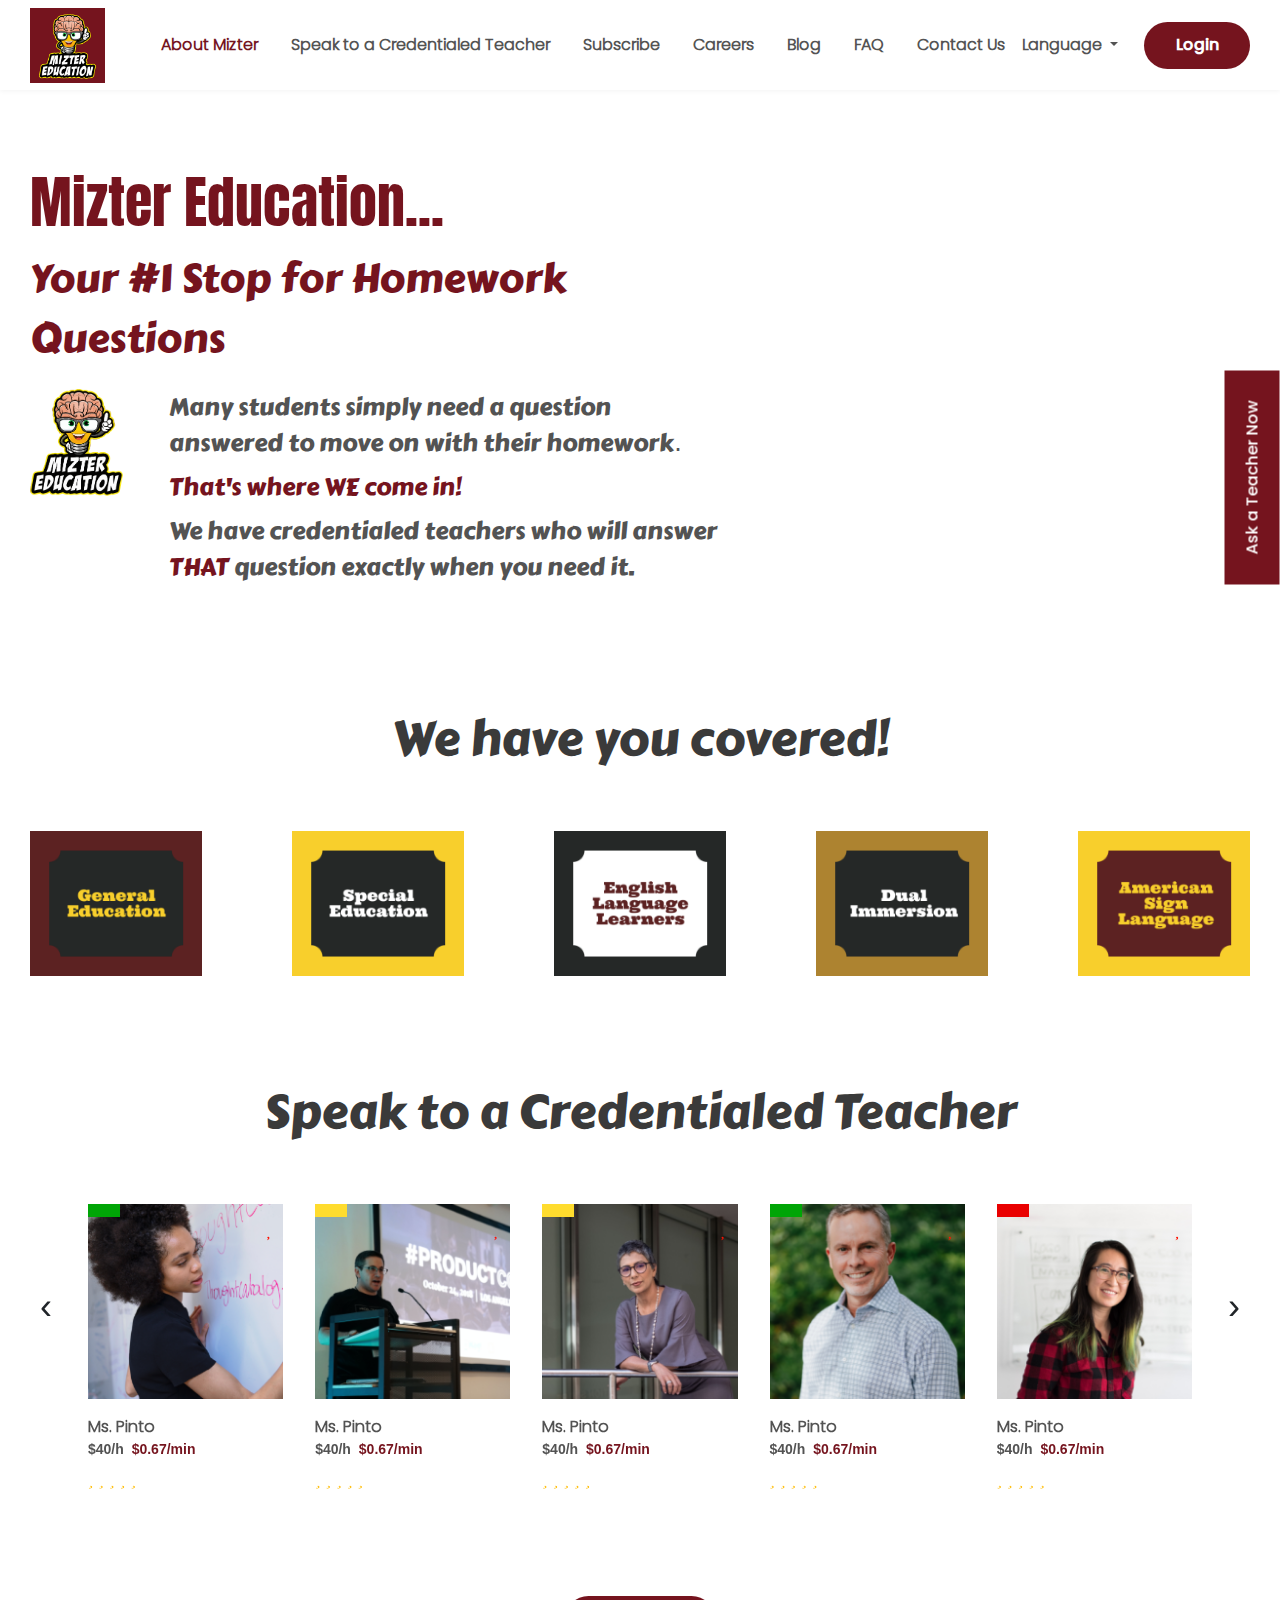
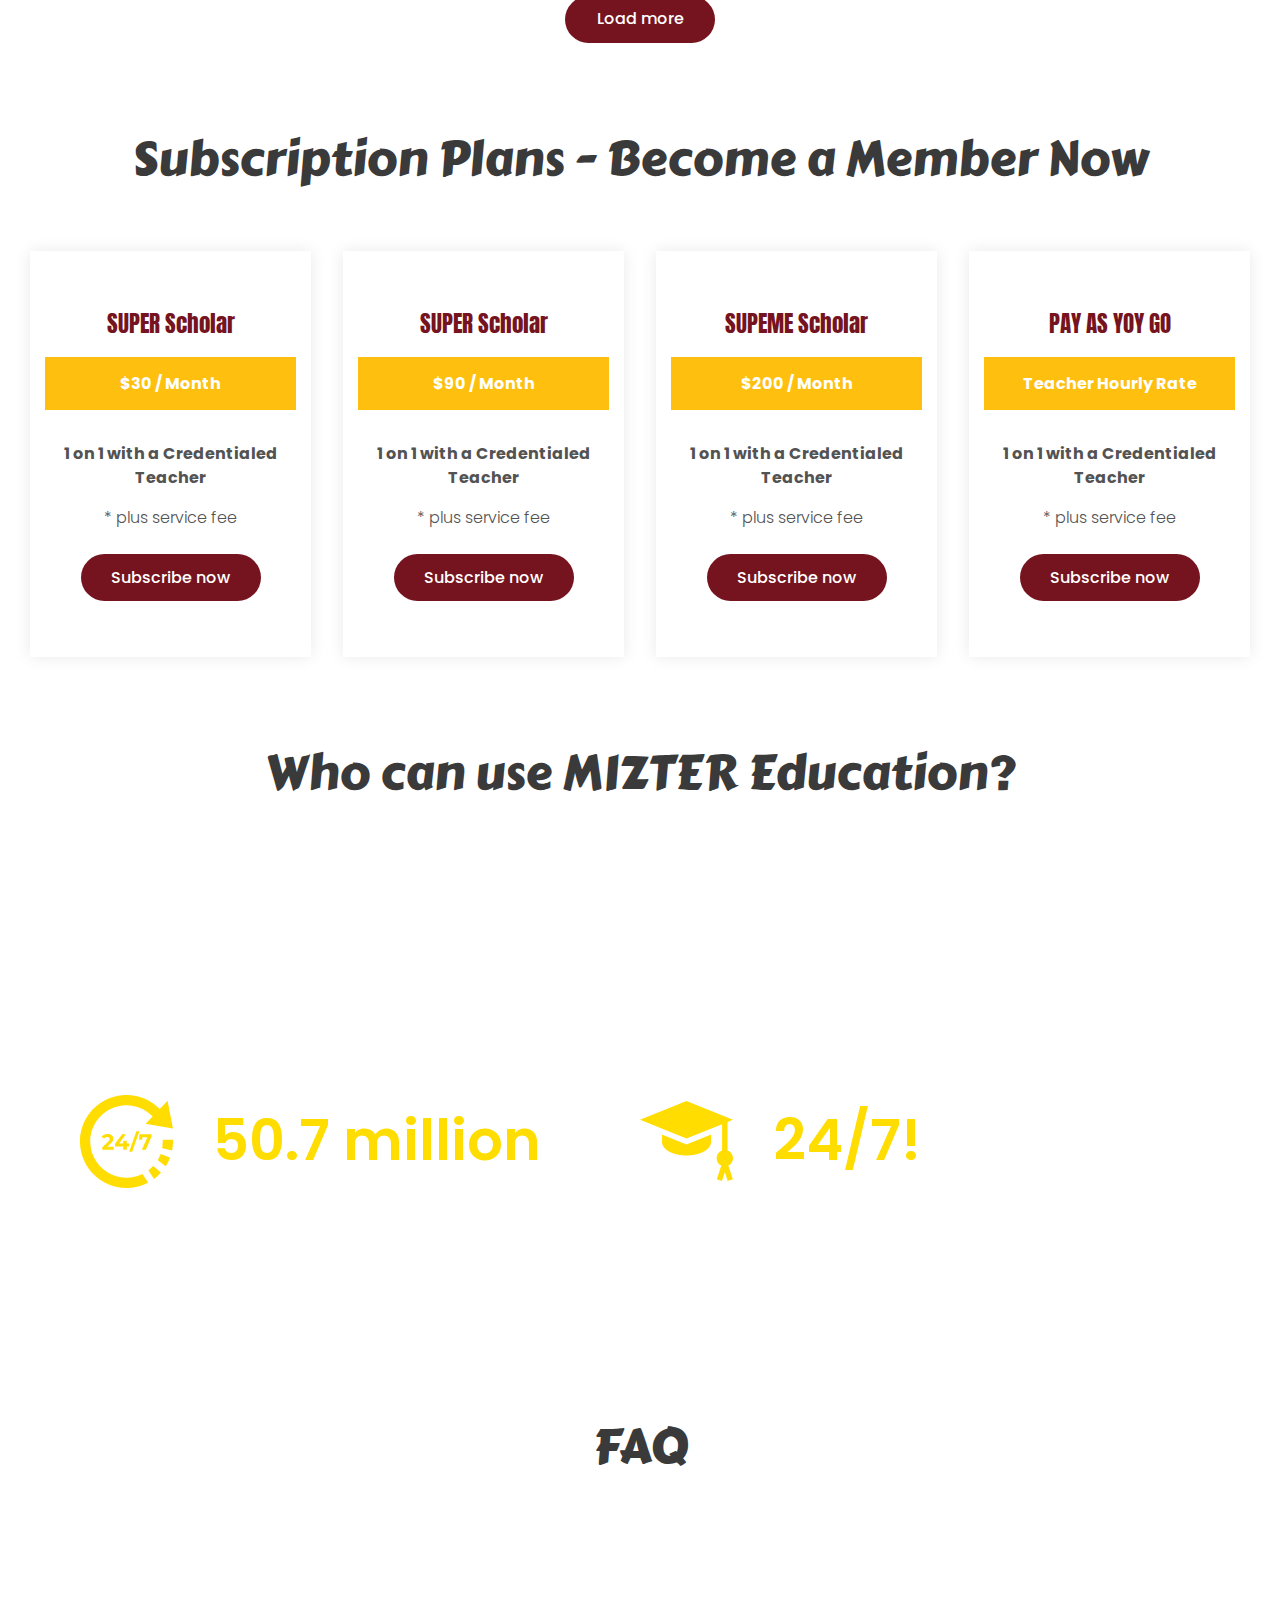
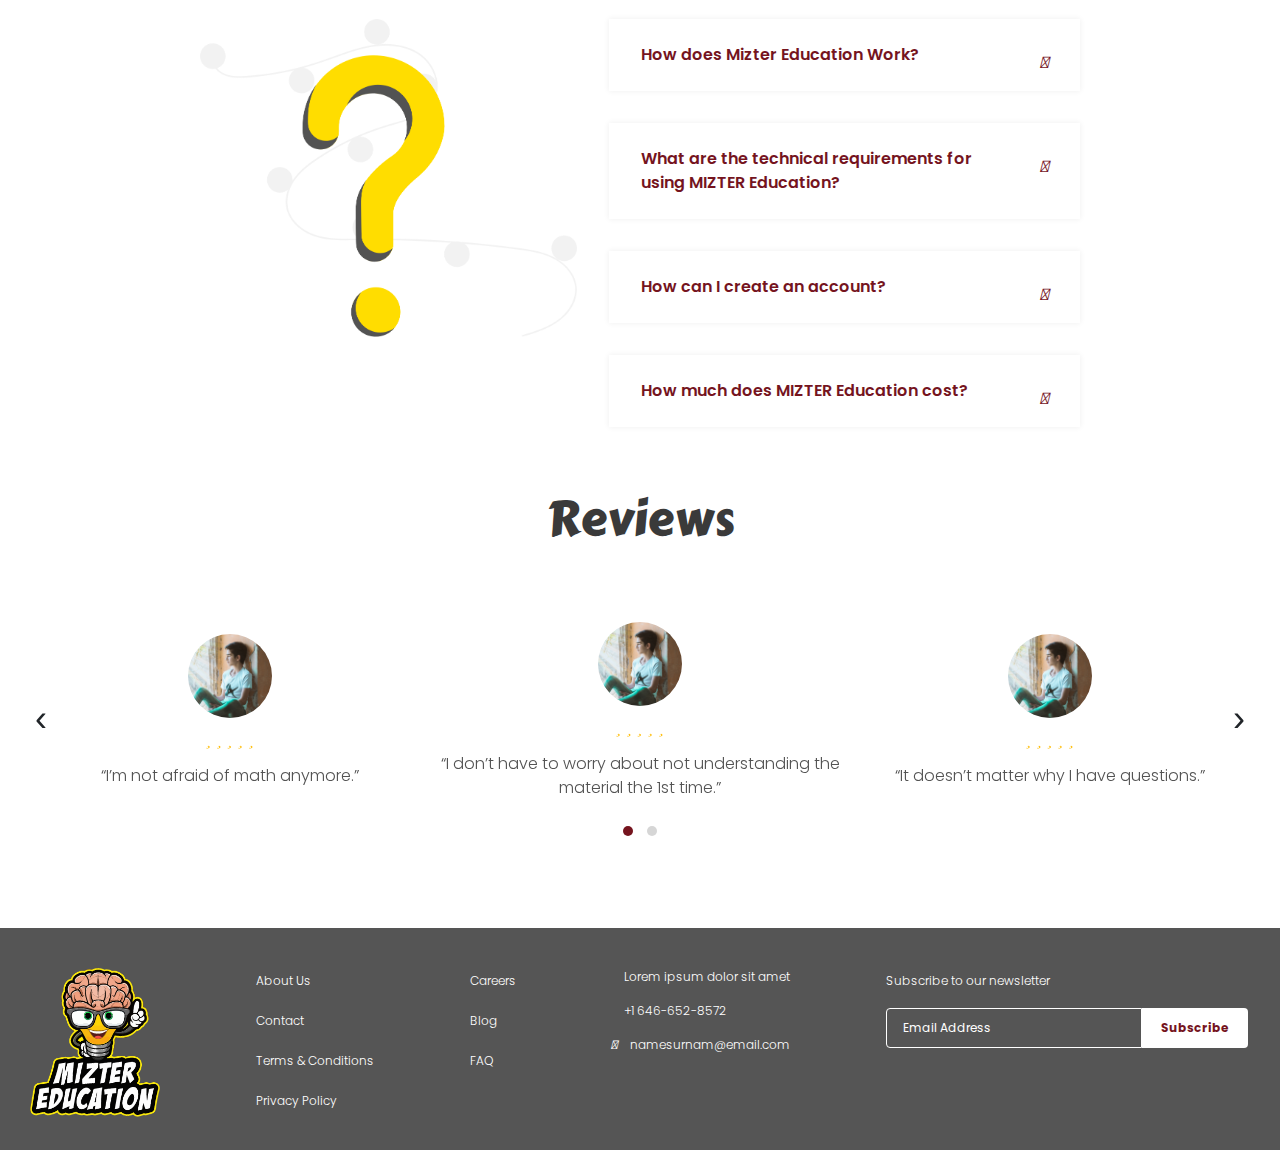
==== commit 7665510c: "......" ====
--- a/home.html
+++ b/home.html
@@ -65,7 +65,7 @@
         </div>
     </nav>
 
-
+    <a class="ask-teacher">Ask a Teacher Now</a> 
 
 
     <section class="about-mister">
@@ -224,24 +224,34 @@
         <p class="about-mister-title">Subscription Plans - Become a Member Now</p>
         <div class="third-block">
             <div class="third-block-item">
-                <p class="third-text-1">BASIC 30</p>
-                <a class="third-text-2">$15 / Month</a>
+                <p class="third-text-1">SUPER Scholar</p>
+                <a class="third-text-2">$30 / Month</a>
                 <p class="third-text-3">1 on 1 with a Credentialed Teacher</p>
-                <p class="third-text-3">up to 30 minutes per month</p>
+                <p class="third-text-4">* plus service fee</p>
                 <a class="subscribe-btn">Subscribe now</a>
             </div>
+
             <div class="third-block-item">
-                <p class="third-text-1">POPULAR 60</p>
-                <a class="third-text-2">$25 / Month</a>
+                <p class="third-text-1">SUPER Scholar</p>
+                <a class="third-text-2">$90 / Month</a>
                 <p class="third-text-3">1 on 1 with a Credentialed Teacher</p>
-                <p class="third-text-3">up to 30 minutes per month</p>
+                <p class="third-text-4">* plus service fee</p>
                 <a class="subscribe-btn">Subscribe now</a>
             </div>
+            
             <div class="third-block-item">
-                <p class="third-text-1">SUPER 180</p>
-                <a class="third-text-2">$15 / Month</a>
+                <p class="third-text-1">SUPEME Scholar</p>
+                <a class="third-text-2">$200 / Month</a>
                 <p class="third-text-3">1 on 1 with a Credentialed Teacher</p>
-                <p class="third-text-3">up to 30 minutes per month</p>
+                <p class="third-text-4">* plus service fee</p>
+                <a class="subscribe-btn">Subscribe now</a>
+            </div>
+
+            <div class="third-block-item">
+                <p class="third-text-1">PAY AS YOY GO</p>
+                <a class="third-text-2">Teacher Hourly Rate</a>
+                <p class="third-text-3">1 on 1 with a Credentialed Teacher</p>
+                <p class="third-text-4">* plus service fee</p>
                 <a class="subscribe-btn">Subscribe now</a>
             </div>
         </div>
@@ -263,8 +273,65 @@
             <p class="million-text-2">Credentialed Teachers are available to help you</p>
         </div>
     </div>
+
+    <p class="about-mister-title">FAQ</p>
+    <section class="faq-home-page">
+        <div class="left"><img src="img/undraw_Questions.png" alt=""></div>
+        <div class="right">
+            <ul class="faq-list">
+                <li class="eff04">
+                    <div class="question">
+                        <i class="fas fa-chevron-down"></i>
+                        <span>How does Mizter Education Work?</span>
+                    </div>
+                    <div class="answer eff03">
+                        <p>Lorem ipsum dolor sit amet consectetur, adipisicing elit. Magnam et odio accusamus doloremque quod possimus cumque pariatur facere!</p>
+                        <p>Lorem ipsum dolor sit amet consectetur, adipisicing elit. Magnam et odio accusamus doloremque quod possimus cumque pariatur facere!</p>
+                        <p>Lorem ipsum dolor sit amet consectetur, adipisicing elit. Magnam et odio accusamus doloremque quod possimus cumque pariatur facere!</p>
+                    </div>
+                </li>
+                
+                <li class="eff04">
+                    <div class="question">
+                        <i class="fas fa-chevron-down"></i>
+                        <span>What are the technical requirements for using MIZTER Education?</span>
+                    </div>
+                    <div class="answer eff03">       
+                         <p>Lorem ipsum dolor sit amet consectetur, adipisicing elit. Magnam et odio accusamus doloremque quod possimus cumque pariatur facere!</p>
+                        <p>Lorem ipsum dolor sit amet consectetur, adipisicing elit. Magnam et odio accusamus doloremque quod possimus cumque pariatur facere!</p>
+                        <p>Lorem ipsum dolor sit amet consectetur, adipisicing elit. Magnam et odio accusamus doloremque quod possimus cumque pariatur facere!</p>
+                    </div>
+                </li>
+
+                <li class="eff04">
+                    <div class="question">
+                        <i class="fas fa-chevron-down"></i>
+                        <span>How can I create an account?</span>
+                    </div>
+                    <div class="answer eff03">
+                        <p>Lorem ipsum dolor sit amet consectetur, adipisicing elit. Magnam et odio accusamus doloremque quod possimus cumque pariatur facere!</p>
+                        <p>Lorem ipsum dolor sit amet consectetur, adipisicing elit. Magnam et odio accusamus doloremque quod possimus cumque pariatur facere!</p>
+                        <p>Lorem ipsum dolor sit amet consectetur, adipisicing elit. Magnam et odio accusamus doloremque quod possimus cumque pariatur facere!</p>
+                    </div>
+                </li>
+
+                <li class="eff04">
+                    <div class="question">
+                        <i class="fas fa-chevron-down"></i>
+                        <span>How much does MIZTER Education cost?</span>
+                    </div>
+                    <div class="answer eff03">
+                        <p>Lorem ipsum dolor sit amet consectetur, adipisicing elit. Magnam et odio accusamus doloremque quod possimus cumque pariatur facere!</p>
+                        <p>Lorem ipsum dolor sit amet consectetur, adipisicing elit. Magnam et odio accusamus doloremque quod possimus cumque pariatur facere!</p>
+                        <p>Lorem ipsum dolor sit amet consectetur, adipisicing elit. Magnam et odio accusamus doloremque quod possimus cumque pariatur facere!</p>
+                    </div>
+                </li>
+            </ul>
+        </div>
+    </section>
+
+
     <p class="about-mister-title">Reviews</p>
-    <a class="ask-teacher">Ask a Teacher Now</a>
     <div class="carousel-content">
         <div class="owl-carousel owl-theme">
             <div class="item">
@@ -344,6 +411,11 @@
             </div>
         </div>
     </div>
+
+
+
+
+
     <footer>
         <div>
             <img class="footer-logo" src="img/item-1.png">
--- a/css/sass/main.css
+++ b/css/sass/main.css
@@ -1,3 +1,4 @@
+@charset "UTF-8";
 html, body, p, h1, h2, h3, h4, ul {
   margin: 0;
   padding: 0;
@@ -26,6 +27,41 @@
 li {
   padding: 0;
   list-style-type: none;
+}
+
+input[type='checkbox'] {
+  z-index: 1;
+  -webkit-appearance: none;
+  -moz-appearance: none;
+  -ms-appearance: none;
+  -o-appearance: none;
+  appearance: none;
+  height: 20px;
+  width: 20px;
+  border: 2px solid #535353;
+  color: #fff;
+  cursor: pointer;
+  display: inline-block;
+  vertical-align: middle;
+  outline: none;
+  border-radius: 4px;
+  margin-right: 6px;
+}
+
+input[type='checkbox']:checked {
+  background: #75141E;
+  border: 0;
+}
+
+input[type='checkbox']:checked::before {
+  height: 20px;
+  width: 20px;
+  color: #fff;
+  margin-top: 0px;
+  content: '✔';
+  position: absolute;
+  font-size: 14px;
+  text-align: center;
 }
 
 main {
@@ -250,15 +286,15 @@
 }
 
 .about-mister {
-  padding: 80px 200px 56px;
+  padding: 80px 200px 24px;
 }
 
 .about-mister-title {
-  color: #535353;
-  font-size: 24px;
   margin-bottom: 56px;
   text-align: center;
-  font-family: "Poppins-SemiBold";
+  font-size: 48px;
+  color: #3A3A3A;
+  font-family: "CarterOne-Regular";
 }
 
 .mission-title {
@@ -441,26 +477,43 @@
 }
 
 .third-block-item {
-  width: 430px;
-  height: 420px;
+  -webkit-box-flex: 1;
+      -ms-flex: 1;
+          flex: 1;
   -webkit-box-sizing: border-box;
           box-sizing: border-box;
   -webkit-box-shadow: 0px 0px 15px #00000017;
           box-shadow: 0px 0px 15px #00000017;
   padding: 56px 32px;
+  margin-right: 32px;
+}
+
+.third-block-item.active {
+  background: #75141E;
+}
+
+.third-block-item.active * {
+  color: #fff;
+}
+
+.third-block-item.active .subscribe-btn {
+  background: #FFFFFF;
+  color: #75141E !important;
+}
+
+.third-block-item:last-child {
+  margin-right: 0;
 }
 
 .third-text-1 {
   color: #75141E;
   font-size: 32px;
-  font-family: "Poppins-SemiBold";
+  font-family: "Anton-Regular";
   margin-bottom: 16px;
-  text-transform: uppercase;
   text-align: center;
 }
 
 .third-text-2 {
-  width: 368px;
   height: 53px;
   background: #FFBF0E;
   margin-bottom: 32px;
@@ -475,11 +528,19 @@
       -ms-flex-align: center;
           align-items: center;
   font-size: 16px;
-  font-family: "Poppins-Light";
+  font-family: "Poppins-Bold";
   color: white !important;
 }
 
 .third-text-3 {
+  color: #535353;
+  font-size: 16px;
+  font-family: "Poppins-Bold";
+  margin-bottom: 16px;
+  text-align: center;
+}
+
+.third-text-4 {
   color: #535353;
   font-size: 16px;
   font-family: "Poppins-Light";
@@ -497,7 +558,7 @@
   -webkit-box-align: center;
       -ms-flex-align: center;
           align-items: center;
-  width: 150px;
+  width: 180px;
   height: 47px;
   background: #75141E;
   border-radius: 28px;
@@ -506,7 +567,7 @@
   font-family: "Poppins-Medium";
   -webkit-transition: 0.3s ease-in-out;
   transition: 0.3s ease-in-out;
-  margin: 60px auto 0;
+  margin: 24px auto 0;
 }
 
 .subscribe-btn:hover {
@@ -565,6 +626,11 @@
 .million-text-block {
   height: 90px;
   margin-top: 20px;
+}
+
+.owl-theme .owl-nav [class*=owl-]:hover {
+  background: transparent;
+  color: #3A3A3A;
 }
 
 .ask-teacher {
@@ -604,6 +670,24 @@
   margin-bottom: 80px;
 }
 
+.carousel-content .owl-nav {
+  display: block;
+}
+
+.carousel-content .owl-nav button {
+  font-size: 36px !important;
+  position: absolute;
+  top: 76px;
+}
+
+.carousel-content .owl-nav button.owl-prev {
+  left: 0;
+}
+
+.carousel-content .owl-nav button.owl-next {
+  right: 0;
+}
+
 .carousel-content .item {
   text-align: center;
   display: -webkit-box;
@@ -823,9 +907,9 @@
 
 .login-title {
   margin-top: 80px;
-  color: #535353;
-  font-size: 24px;
-  font-family: "Poppins-SemiBold";
+  font-size: 32px;
+  color: #3A3A3A;
+  font-family: "CarterOne-Regular";
   margin-bottom: 56px;
   text-align: center;
 }
@@ -914,12 +998,11 @@
 
 .login-block {
   width: 664px;
-  height: 61px;
   background: #FFFFFF 0% 0% no-repeat padding-box;
   -webkit-box-shadow: 0px 0px 4px #0000001F;
           box-shadow: 0px 0px 4px #0000001F;
+  overflow: hidden;
   border-radius: 31px;
-  padding-left: 25px;
   color: #E6E6E6;
   margin-bottom: 32px;
   display: -webkit-box;
@@ -936,15 +1019,71 @@
   margin-bottom: 200px;
 }
 
-.login-block input {
-  margin-left: 20px;
+.login-block input, .login-block select {
+  width: 100%;
+  padding: 12px 18px;
   color: #C5C5C5;
   font-family: "Poppins-Light";
   font-size: 18px;
+  border: 0;
+  outline: none;
+  -moz-appearance: none;
+  -webkit-appearance: none;
+  appearance: none;
+}
+
+.login-block {
+  position: relative;
 }
 
 .login-block i {
-  font-size: 20px;
+  position: absolute;
+  font-size: 14px;
+  color: #C5C5C5;
+  right: 16px;
+  top: calc(50% - 6px);
+}
+
+.price-info {
+  padding-left: 10px;
+}
+
+.price-info a {
+  color: #75141E;
+  font-size: 16px;
+  font-family: "CarterOne-Regular";
+}
+
+.price-info a i {
+  font-size: 14px;
+}
+
+.price-info h1 {
+  margin-top: 24px;
+  margin-bottom: 16px;
+  font-family: "Anton-Regular";
+  font-size: 32px;
+  color: #75141E;
+}
+
+.price-info .price {
+  display: -webkit-box;
+  display: -ms-flexbox;
+  display: flex;
+  color: #727272;
+  font-family: "Anton-Regular";
+  font-size: 32px;
+  margin-bottom: 12px;
+}
+
+.price-info .price.total {
+  padding-top: 24px;
+  border-top: 1px solid #E6E6E6;
+  color: #75141E;
+}
+
+.price-info .price p {
+  min-width: 240px;
 }
 
 .login-block input::-webkit-input-placeholder {
@@ -975,10 +1114,46 @@
   margin-bottom: 16px;
 }
 
+.block-wrap {
+  display: -webkit-box;
+  display: -ms-flexbox;
+  display: flex;
+  -webkit-box-align: center;
+      -ms-flex-align: center;
+          align-items: center;
+  margin-bottom: 32px;
+}
+
+.block-wrap .login-block {
+  margin-bottom: 0;
+  -webkit-box-flex: 1;
+      -ms-flex: 1;
+          flex: 1;
+  margin-right: 32px;
+}
+
+.block-wrap .login-block:last-child {
+  margin-right: 0;
+}
+
+.block-wrap .add-atudent {
+  font-size: 16px;
+  margin-right: 32px;
+  color: #727272;
+  font-weight: bold;
+  cursor: pointer;
+}
+
 .login-check label {
-  color: #545454 !important;
-  font-family: "Poppins-Light";
-  font-size: 18px;
+  color: #535353;
+  font-family: "Poppins-Light";
+  font-size: 16px;
+  cursor: pointer;
+}
+
+.login-check label a {
+  color: #75141E;
+  font-weight: bold;
 }
 
 .forgot-password {
@@ -1011,6 +1186,10 @@
   font-family: "Poppins-Light";
 }
 
+.register-btn {
+  margin: 32px 0 0;
+}
+
 .block-teacher {
   position: relative;
   margin-right: 32px;
@@ -1199,13 +1378,20 @@
 }
 
 .details-table tr {
-  border-bottom: 0.5px solid #C6C6C6;
   font-weight: unset !important;
 }
 
-.details-table td {
+.table td, .table th {
   border-right: 0.5px solid #C6C6C6;
-  padding: 24px;
+  padding: 16px 20px;
+}
+
+.table td:last-child, .table th:last-child {
+  color: #E90000;
+}
+
+.table td.border-t0, .table th.border-t0 {
+  border-top: 0;
 }
 
 .money-item-right {
@@ -1213,9 +1399,9 @@
   display: -webkit-box;
   display: -ms-flexbox;
   display: flex;
-  -webkit-box-pack: justify;
-      -ms-flex-pack: justify;
-          justify-content: space-between;
+  -webkit-box-pack: end;
+      -ms-flex-pack: end;
+          justify-content: flex-end;
   width: calc(100% - 300px);
 }
 
@@ -1415,12 +1601,33 @@
   margin-left: 0;
 }
 
-.inner-page .left .img {
+.inner-page .left .left-img {
   -webkit-box-flex: 0;
       -ms-flex: 0 0 316px;
           flex: 0 0 316px;
+  margin-right: 32px;
+}
+
+.inner-page .left .left-img label {
+  margin-top: 16px;
+  font-size: 16px;
+  cursor: pointer;
+  color: #727272;
+}
+
+.inner-page .left .left-img label input {
+  display: none;
+}
+
+.inner-page .left .right-info {
+  -webkit-box-flex: 1;
+      -ms-flex: 1;
+          flex: 1;
+}
+
+.inner-page .left .img {
+  width: 100%;
   height: 316px;
-  margin-right: 32px;
   background-size: cover;
   background-position: center;
   background-repeat: no-repeat;
@@ -1428,15 +1635,15 @@
 
 .inner-page .left .price span {
   color: #75141E;
-  font-weight: bold;
   font-size: 40px;
+  font-family: "Anton-Regular";
 }
 
 .inner-page .left .price .btn {
   margin-left: 24px;
   background: #75141E;
   color: #FFFFFF;
-  padding: 12px 26px;
+  padding: 12px 50px;
   font-size: 16px;
   border-radius: 28px;
 }
@@ -1475,9 +1682,19 @@
           flex: 0.5;
 }
 
+.inner-page .right .video {
+  margin-bottom: 24px;
+}
+
+.inner-page .right iframe {
+  width: 100%;
+  height: 230px;
+}
+
 .inner-page .right > h1 {
   color: #535353;
   font-size: 32px;
+  font-family: "CarterOne-Regular";
 }
 
 .inner-page .right .second-block {
@@ -1608,7 +1825,7 @@
   margin: 0;
 }
 
-.about-mister .covered .item-wrap .item .img {
+.about-mister .covered .item-wrap .item img {
   width: 100%;
 }
 
@@ -1637,10 +1854,105 @@
 .credentialed-teacher {
   max-width: 1200px;
   margin: 0 auto 24px;
+  padding: 0 48px;
+  position: relative;
 }
 
 .credentialed-teacher .second-item {
   width: 100%;
+}
+
+.credentialed-teacher .owl-nav {
+  display: block;
+}
+
+.credentialed-teacher .owl-nav button {
+  font-size: 36px !important;
+  position: absolute;
+  top: 76px;
+}
+
+.credentialed-teacher .owl-nav button.owl-prev {
+  left: 0;
+}
+
+.credentialed-teacher .owl-nav button.owl-next {
+  right: 0;
+}
+
+.faq-home-page {
+  display: -webkit-box;
+  display: -ms-flexbox;
+  display: flex;
+  padding: 80px 200px 24px;
+}
+
+.faq-home-page .left {
+  -webkit-box-flex: 0.8;
+      -ms-flex: 0.8;
+          flex: 0.8;
+}
+
+.faq-home-page .left img {
+  width: 100%;
+}
+
+.faq-home-page .right {
+  -webkit-box-flex: 1;
+      -ms-flex: 1;
+          flex: 1;
+  margin-left: 32px;
+}
+
+.faq-home-page .right .faq-list li {
+  display: block;
+  -webkit-box-sizing: border-box;
+          box-sizing: border-box;
+  margin-bottom: 32px;
+  padding: 24px 32px;
+  -webkit-box-shadow: 0px 0px 6px #00000012;
+          box-shadow: 0px 0px 6px #00000012;
+  -webkit-transition: all 0.4s ease;
+  transition: all 0.4s ease;
+  cursor: pointer;
+}
+
+.faq-home-page .right .faq-list li .question {
+  font-size: 16px;
+  color: #75141E;
+  position: relative;
+  font-family: "Poppins-SemiBold";
+}
+
+.faq-home-page .right .faq-list li .question i {
+  position: absolute;
+  top: 8px;
+  right: 0;
+  font-size: 16px;
+}
+
+.faq-home-page .right .faq-list li .question span {
+  padding-right: 32px;
+  display: block;
+}
+
+.faq-home-page .right .faq-list li .answer {
+  display: none;
+  margin-top: 16px;
+}
+
+.faq-home-page .right .faq-list li .answer p {
+  font-size: 20px;
+  color: #FFFFFF;
+  margin-bottom: 8px;
+}
+
+.faq-home-page .right .faq-list li .answer p:last-child {
+  margin-bottom: 0;
+}
+
+.choose-plan.register-page {
+  padding: 0px 200px;
 }
 
 .modal.fade .modal-dialog.modal-dialog-zoom {
